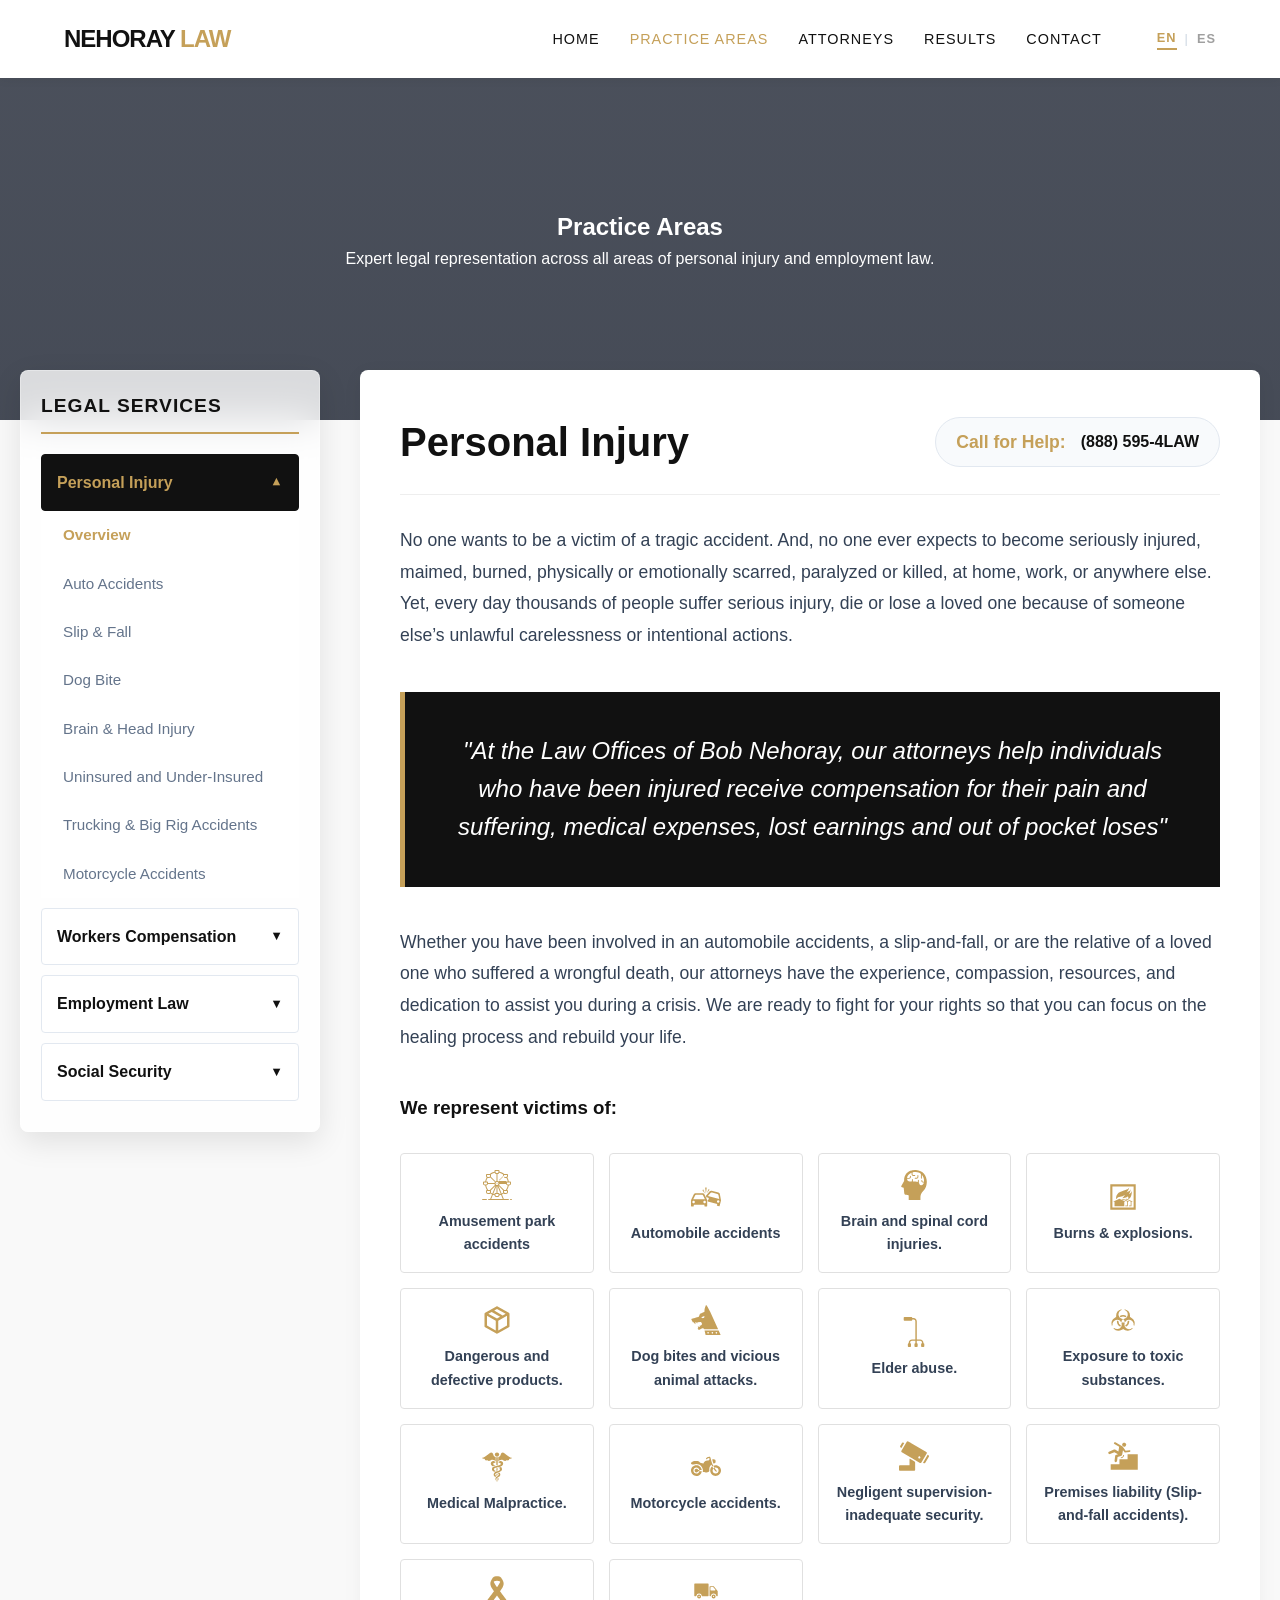
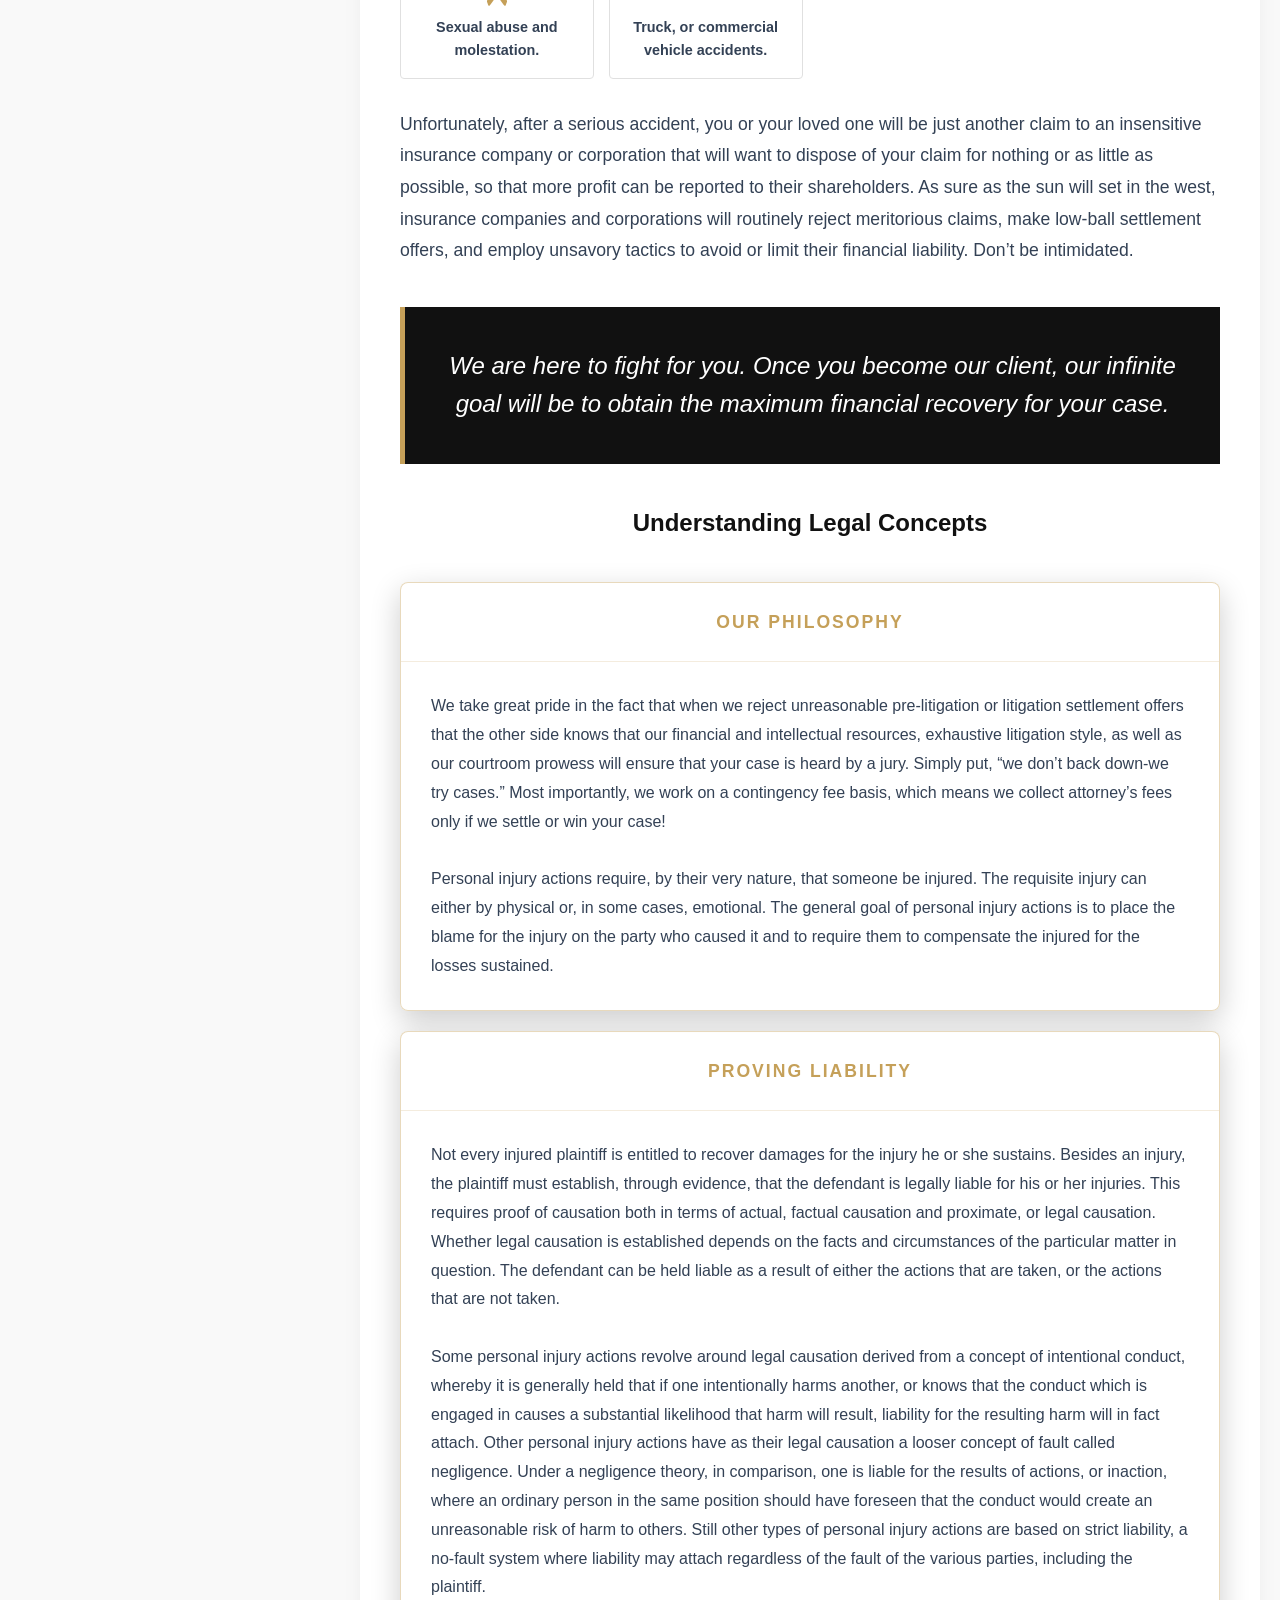
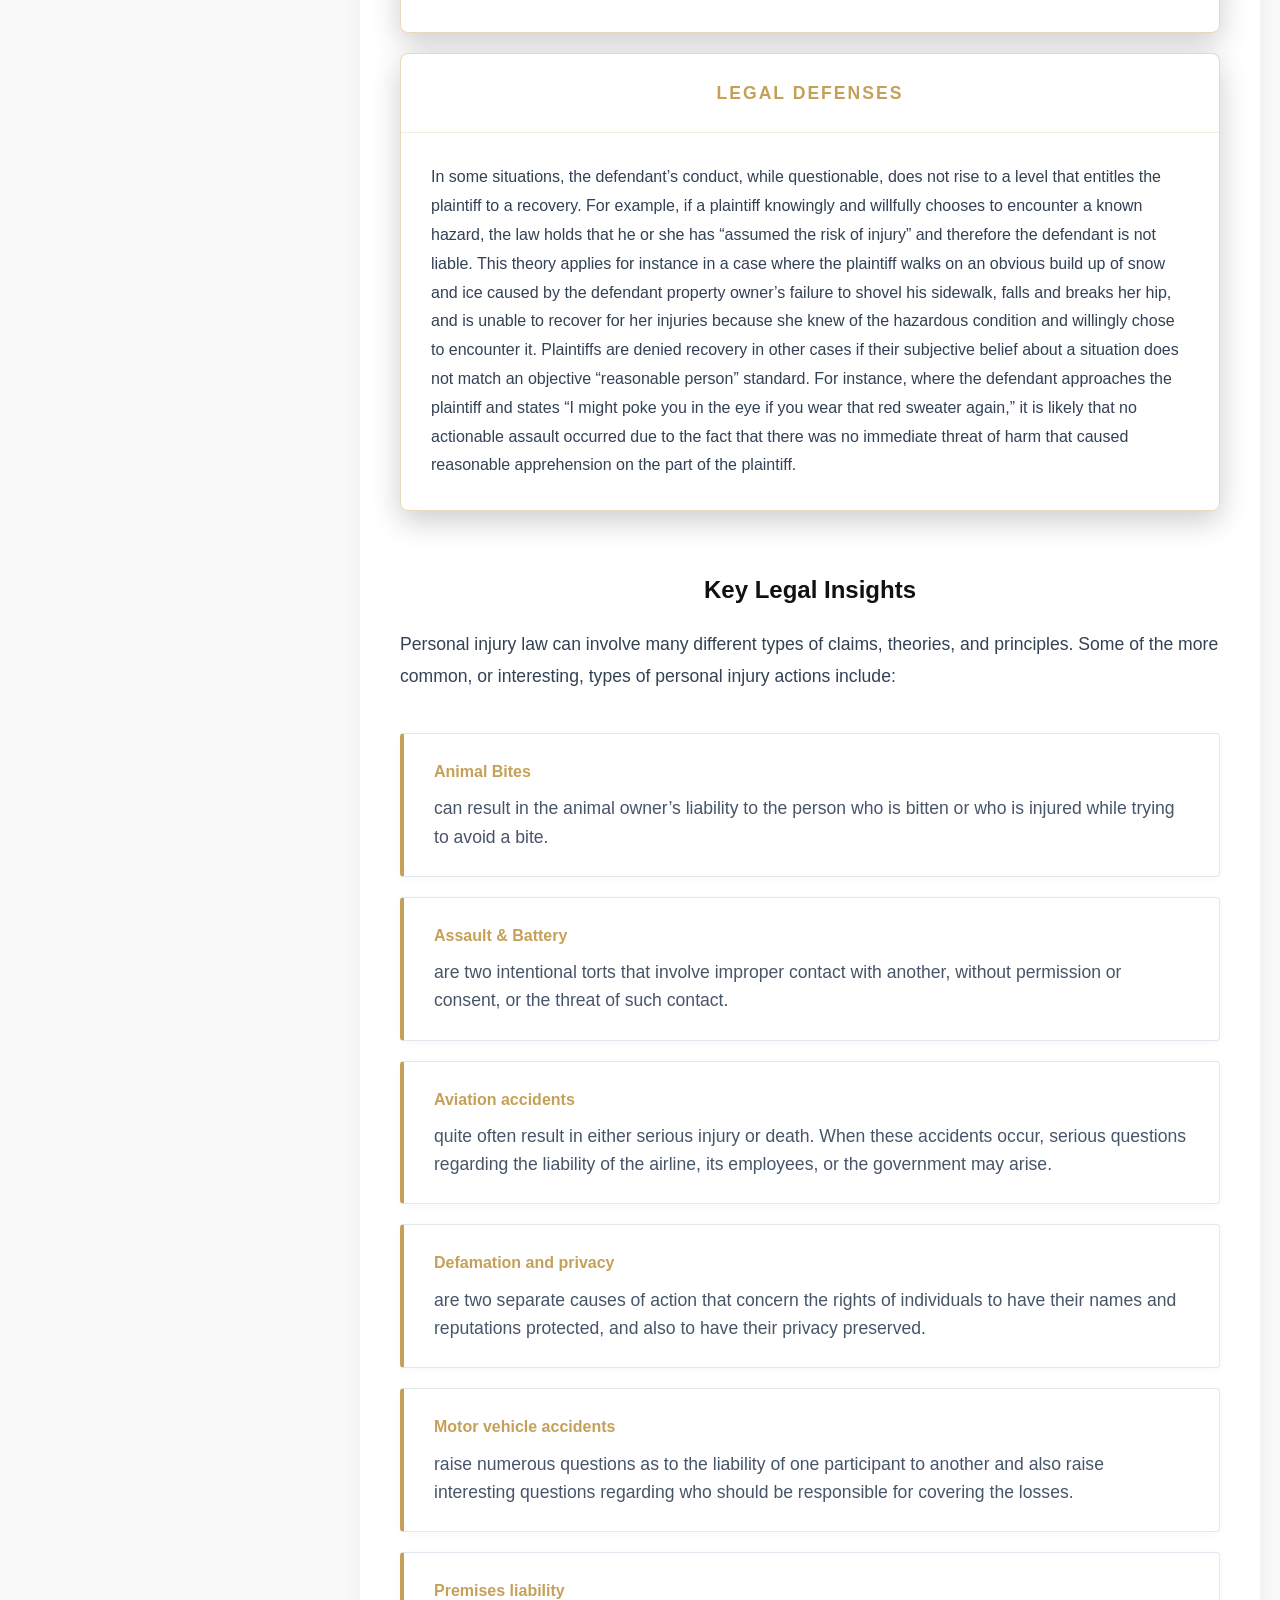
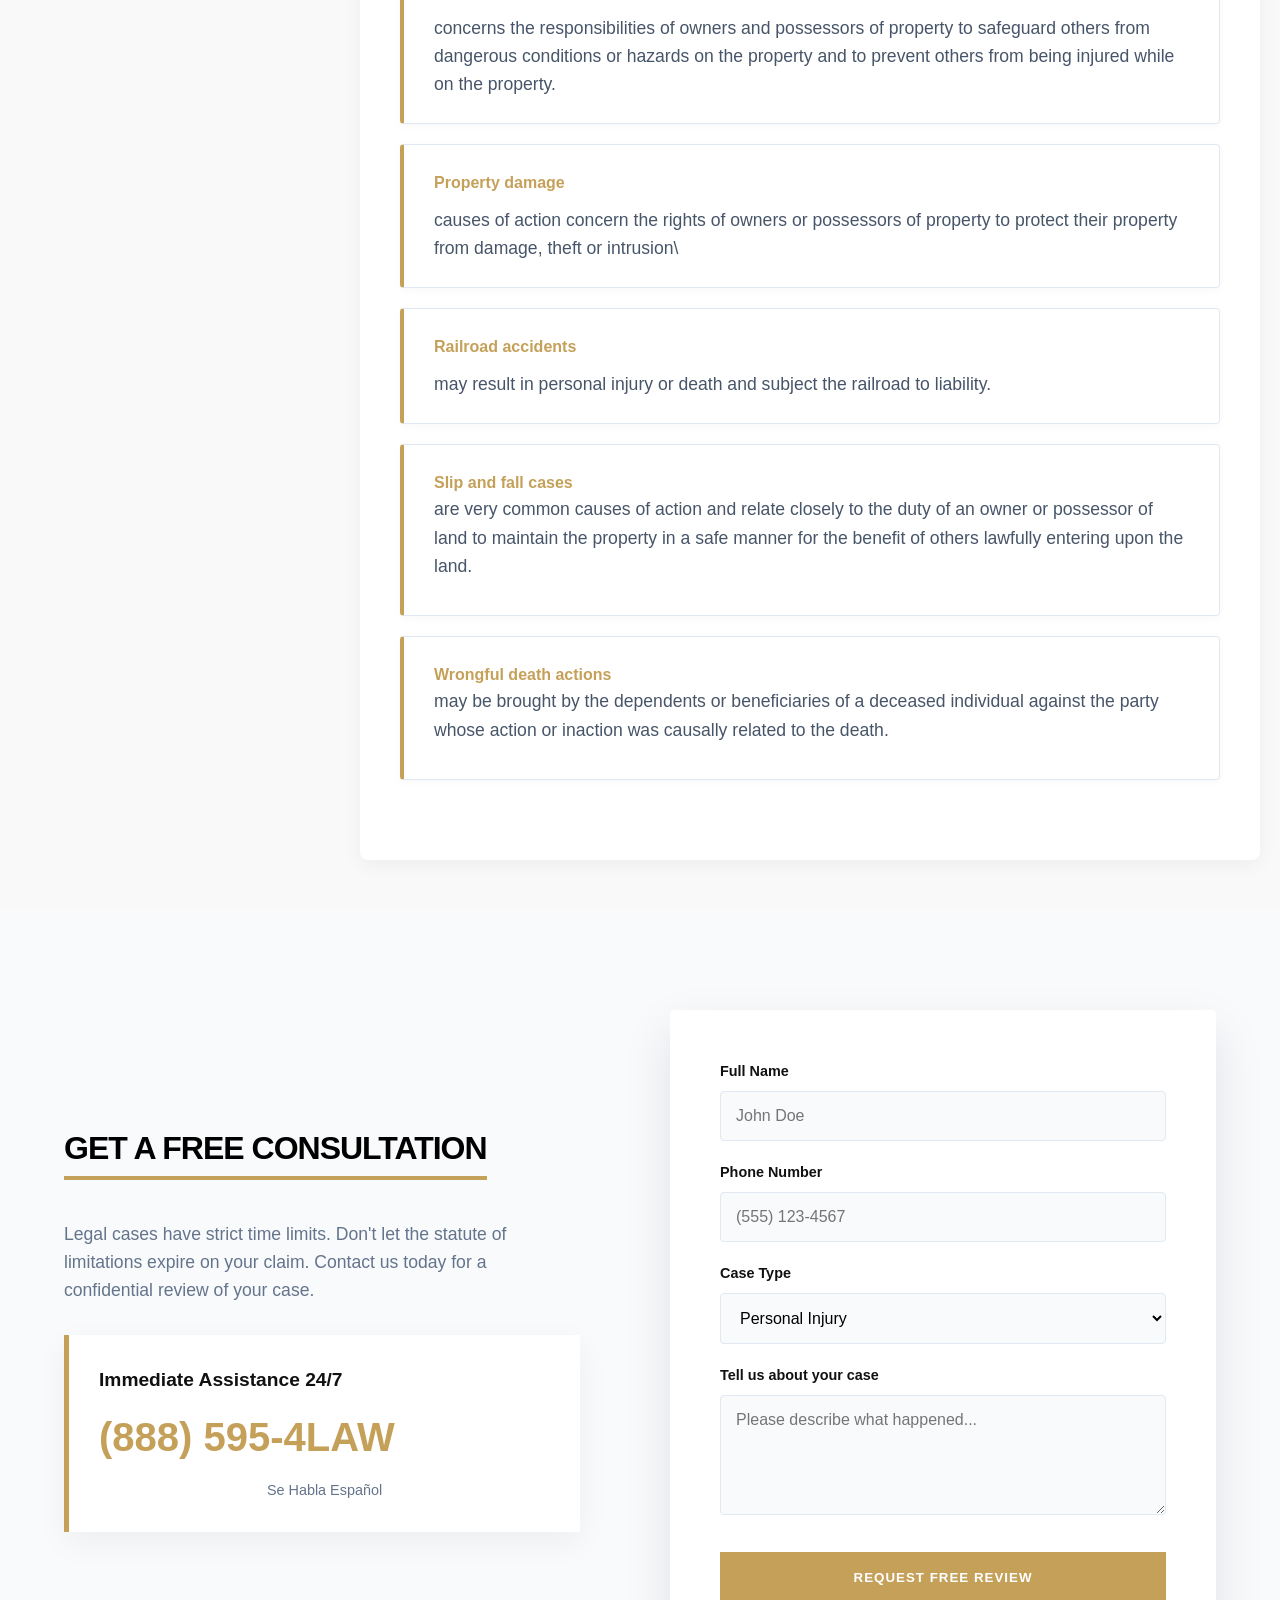
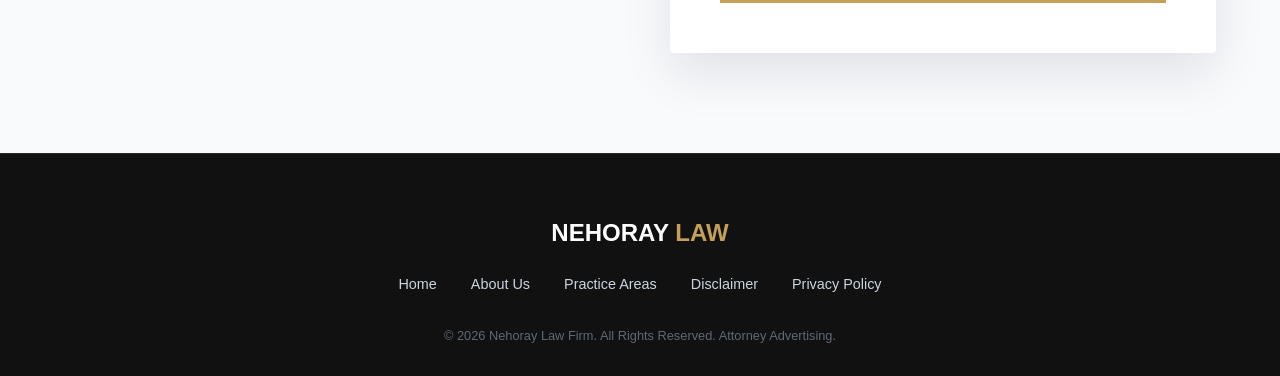
==== index.html @ 3644f510 "Add files via upload" ====
<!DOCTYPE html>
<html lang="en">

<head>
    <meta charset="UTF-8">
    <meta name="viewport" content="width=device-width, initial-scale=1.0">
    <title>Nehoray Law | Practice Areas</title>
    <link rel="stylesheet" href="assets/css/style.css">
    <style>
        /* Estilos para el estado de carga y transición */
        #dynamic-content {
            transition: opacity 0.3s ease;
            min-height: 300px;
        }

        .accordion-link.active-link {
            font-weight: bold;
            color: var(--accent, #c5a059);
            /* Usa tu color dorado */
        }
    </style>
</head>

<body>

    <nav>
        <div class="logo">NEHORAY <span>LAW</span></div>
        <div class="nav-links">
            <a href="page-demo-speed.html">Home</a>
            <a href="index.html" class="active" style="color: var(--accent);">Practice Areas</a>
            <a href="#">Attorneys</a>
            <a href="#">Results</a>
            <a href="#contact">Contact</a>
            <div class="lang-switch">
                <span class="lang-opt active">EN</span>
                <span class="lang-divider">|</span>
                <span class="lang-opt">ES</span>
            </div>
        </div>
        <div class="mobile-menu">☰</div>
    </nav>

    <section class="page-hero">
        <div class="hero-content">
            <h1>Practice Areas</h1>
            <p>Expert legal representation across all areas of personal injury and employment law.</p>
        </div>
    </section>

    <div class="practice-container">

        <aside class="practice-sidebar">
            <h3 class="sidebar-title">Legal Services</h3>

            <div class="accordion-menu">

                <div class="accordion-item">
                    <div class="accordion-header active" data-target="personal-injury">
                        <span>Personal Injury</span>
                        <span class="accordion-icon">▼</span>
                    </div>
                    <div class="accordion-content" style="max-height: 500px;">
                        <a href="#" class="accordion-link" data-content="personal-injury">Overview</a>
                        <a href="#" class="accordion-link" data-content="auto-accidents">Auto Accidents</a>
                        <a href="#" class="accordion-link" data-content="slip-fall">Slip & Fall</a>
                        <a href="#" class="accordion-link" data-content="dog-bite">Dog Bite</a>
                        <a href="#" class="accordion-link" data-content="brain-injury">Brain & Head Injury</a>
                        <a href="#" class="accordion-link" data-content="uninsured-insured">Uninsured and
                            Under-Insured</a>
                        <a href="#" class="accordion-link" data-content="trucking">Trucking & Big Rig Accidents</a>
                        <a href="#" class="accordion-link" data-content="motorcycle">Motorcycle Accidents</a>
                    </div>
                </div>

                <div class="accordion-item">
                    <div class="accordion-header" data-target="workers-comp">
                        <span>Workers Compensation</span>
                        <span class="accordion-icon">▼</span>
                    </div>
                    <div class="accordion-content">
                        <a href="#" class="accordion-link" data-content="workers-compensation">Overview</a>
                        <a href="#" class="accordion-link" data-content="benefits-overview">Benefits Overview</a>
                        <a href="#" class="accordion-link" data-content="survivor">Survivor Benefits</a>
                        <a href="#" class="accordion-link" data-content="wages">Loss of Wages</a>
                        <a href="#" class="accordion-link" data-content="voc-rehab">Vocational Rehabilitation</a>
                    </div>
                </div>

                <div class="accordion-item">
                    <div class="accordion-header" data-target="employment">
                        <span>Employment Law</span>
                        <span class="accordion-icon">▼</span>
                    </div>
                    <div class="accordion-content">
                        <a href="#" class="accordion-link" data-content="employment-law">Overview</a>
                        <a href="#" class="accordion-link" data-content="wrongful-termination">Wrongful Termination</a>
                        <a href="#" class="accordion-link" data-content="discrimination">Discrimination</a>
                        <a href="#" class="accordion-link" data-content="harassment">Sexual Harassment</a>
                        <a href="#" class="accordion-link" data-content="employment-faq">Employment Law FAQs</a>
                        <a href="#" class="accordion-link" data-content="employment-overview">Employee Overview</a>
                    </div>
                </div>

                <div class="accordion-item">
                    <div class="accordion-header" data-target="ssdi">
                        <span>Social Security</span>
                        <span class="accordion-icon">▼</span>
                    </div>
                    <div class="accordion-content">
                        <a href="#" class="accordion-link" data-content="ssdi">SSDI Overview</a>
                    </div>
                </div>

            </div>
        </aside>

        <main id="dynamic-content">
            <div style="text-align:center; padding: 50px;">
                <p>Loading content...</p>
            </div>
        </main>

    </div>

    <section id="contact" class="contact-section">

        <div class="contact-info">
            <h2 class="section-title">Get a Free Consultation</h2>
            <p class="section-subtitle" style="margin-bottom: 30px;">
                Legal cases have strict time limits. Don't let the statute of limitations expire on your claim. Contact
                us today for a confidential review of your case.
            </p>

            <div class="urgent-call">
                <h4>Immediate Assistance 24/7</h4>
                <a href="tel:888-555-0123" class="phone-display">(888) 595-4LAW</a>
                <p style="margin-top: 10px; font-size: 0.9rem; color: #64748b; text-align: center;">Se Habla Español</p>
            </div>
        </div>

        <div class="contact-form-wrapper">
            <form>
                <div class="form-group">
                    <label class="form-label">Full Name</label>
                    <input type="text" class="form-input" placeholder="John Doe">
                </div>

                <div class="form-group">
                    <label class="form-label">Phone Number</label>
                    <input type="tel" class="form-input" placeholder="(555) 123-4567">
                </div>

                <div class="form-group">
                    <label class="form-label">Case Type</label>
                    <select class="form-input">
                        <option>Personal Injury</option>
                        <option>Employment Law</option>
                        <option>Workers Compensation</option>
                        <option>Other</option>
                    </select>
                </div>

                <div class="form-group">
                    <label class="form-label">Tell us about your case</label>
                    <textarea class="form-textarea" placeholder="Please describe what happened..."></textarea>
                </div>

                <button type="submit" class="submit-btn">Request Free Review</button>
            </form>
        </div>

    </section>

    <footer class="site-footer">
        <div class="footer-logo">NEHORAY <span style="color: var(--accent);">LAW</span></div>
        <div class="footer-links">
            <a href="page-demo-speed.html">Home</a>
            <a href="#">About Us</a>
            <a href="index.html">Practice Areas</a>
            <a href="#">Disclaimer</a>
            <a href="#">Privacy Policy</a>
        </div>
        <p>&copy; 2026 Nehoray Law Firm. All Rights Reserved. Attorney Advertising.</p>
    </footer>

    <script>
        document.addEventListener("DOMContentLoaded", function () {

            // 1. Elementos
            const links = document.querySelectorAll('.accordion-link');
            const contentArea = document.getElementById('dynamic-content');

            // 2. Función "Cerebro" que carga los archivos HTML
            async function loadContent(pageName) {
                // Efecto visual: baja la opacidad mientras carga
                contentArea.style.opacity = '0.5';

                try {
                    // Intenta buscar el archivo en la carpeta 'content'
                    const response = await fetch(`content/${pageName}.html`);

                    if (!response.ok) {
                        throw new Error(`Error: Archivo content/${pageName}.html no encontrado.`);
                    }

                    // Extrae el texto HTML y lo pega
                    const html = await response.text();
                    contentArea.innerHTML = html;

                    // Actualiza la clase "active" (negrita/color)
                    links.forEach(l => l.classList.remove('active-link'));
                    const activeLink = document.querySelector(`.accordion-link[data-content="${pageName}"]`);
                    if (activeLink) activeLink.classList.add('active-link');

                } catch (error) {
                    // Mensaje de error bonito si falta el archivo
                    contentArea.innerHTML = `
                        <div style="text-align:center; padding:50px; border: 2px dashed #ccc;">
                            <h3 style="color: #d9534f;">Content Not Found</h3>
                            <p>Please create the file: <strong>content/${pageName}.html</strong></p>
                            <p style="font-size:0.8rem; color:#666;">${error.message}</p>
                        </div>
                    `;
                } finally {
                    // Restaura la opacidad
                    contentArea.style.opacity = '1';
                }
            }

            // 3. Asignar el evento CLICK a cada enlace
            links.forEach(link => {
                link.addEventListener('click', function (e) {
                    e.preventDefault(); // Evita que la página salte
                    const page = this.getAttribute('data-content'); // Lee el nombre (ej: auto-accidents)
                    loadContent(page);
                });
            });

            // 4. Cargar la primera página automáticamente al entrar
            // Asegúrate de crear content/personal-injury.html
            loadContent('personal-injury');
        });
    </script>
</body>

</html>
---- assets/css/style.css ----
/* =========================================
   ESTILOS UNIVERSALES (Extracted from page-demo-speed.php)
   ========================================= */

/* RESET & BASE */
.section-title {
    font-family: 'Helvetica Neue', Helvetica, Arial, sans-serif;
    font-size: 3rem;
    font-weight: 800;
    text-transform: uppercase;
    letter-spacing: -1px;
    line-height: 1.1;
    margin-bottom: 20px;
    text-align: center;
    color: var(--primary);
    max-width: 900px;
    margin-left: auto;
    margin-right: auto;
}

.section-subtitle {
    font-family: 'Helvetica Neue', Helvetica, Arial, sans-serif;
    font-size: 1.125rem;
    font-weight: 400;
    color: #64748b;
    text-align: center;
    line-height: 1.6;
    max-width: 700px;
    margin: 0 auto 60px;
}

.section-title.light-mode {
    color: #ffffff;
}

.section-subtitle.light-mode {
    color: #cbd5e1;
}

@media (max-width: 768px) {
    .section-title {
        font-size: 2.2rem;
    }

    .section-subtitle {
        font-size: 1rem;
        padding: 0 20px;
    }
}

* {
    margin: 0;
    padding: 0;
    box-sizing: border-box;
}

body {
    font-family: 'Helvetica Neue', Helvetica, Arial, sans-serif;
    color: #333;
    line-height: 1.6;
    background: #f9f9f9;
}

:root {
    --primary: #111111;
    --accent: #c5a059;
    --text: #334155;
    --white: #ffffff;
}

/* NAVIGATION */
nav {
    display: flex;
    justify-content: space-between;
    align-items: center;
    padding: 20px 5%;
    background: var(--white);
    box-shadow: 0 2px 10px rgba(0, 0, 0, 0.05);
    position: fixed;
    width: 100%;
    top: 0;
    z-index: 1000;
}

.logo {
    font-size: 1.5rem;
    font-weight: 800;
    color: var(--primary);
    text-transform: uppercase;
    letter-spacing: -1px;
}

.logo span {
    color: var(--accent);
}

.nav-links {
    display: flex;
    gap: 30px;
}

.nav-links a {
    text-decoration: none;
    color: var(--primary);
    font-weight: 500;
    font-size: 0.9rem;
    text-transform: uppercase;
    letter-spacing: 1px;
    transition: color 0.3s;
}

.nav-links a:hover {
    color: var(--accent);
}

.mobile-menu {
    display: none;
    font-size: 1.5rem;
    cursor: pointer;
}

/* HERO SECTION (Original) */
.hero {
    height: 85vh;
    background: linear-gradient(rgba(0, 0, 0, 0.8), rgba(0, 0, 0, 0.8)), url('https://images.unsplash.com/photo-1486406146926-c627a92ad1ab?ixlib=rb-4.0.3&auto=format&fit=crop&w=2400&q=80') no-repeat center center/cover;
    background-size: cover;
    background-position: center;
    display: flex;
    align-items: center;
    justify-content: center;
    text-align: center;
    color: var(--white);
    padding: 0 20px;
    margin-top: 60px;
}

.hero-content {
    max-width: 800px;
    animation: fadeIn 1.5s ease;
}

.hero h1 {
    font-size: 4rem;
    margin-bottom: 1rem;
    line-height: 1.1;
    font-weight: 700;
    letter-spacing: -2px;
}

.hero p {
    font-size: 1.25rem;
    margin-bottom: 2rem;
    color: #cbd5e1;
    font-weight: 300;
}

.btn {
    display: inline-block;
    padding: 15px 40px;
    background: var(--accent);
    color: var(--white);
    text-decoration: none;
    font-weight: 700;
    text-transform: uppercase;
    letter-spacing: 1px;
    border-radius: 2px;
    transition: all 0.3s ease;
    border: 2px solid var(--accent);
}

.btn:hover {
    background: transparent;
    color: var(--accent);
}

/* FOOTER */
footer {
    background: var(--primary);
    color: var(--white);
    text-align: center;
    padding: 40px 20px;
}

footer p {
    font-size: 0.8rem;
    opacity: 0.6;
}

.site-footer {
    background: var(--primary);
    color: #94a3b8;
    padding: 60px 5% 30px;
    font-size: 0.9rem;
    text-align: center;
    border-top: 1px solid rgba(255, 255, 255, 0.1);
}

.footer-logo {
    font-size: 1.5rem;
    font-weight: 800;
    color: white;
    margin-bottom: 20px;
    display: inline-block;
}

.footer-links {
    margin-bottom: 30px;
}

.footer-links a {
    color: #cbd5e1;
    text-decoration: none;
    margin: 0 15px;
    transition: color 0.3s;
}

.footer-links a:hover {
    color: var(--accent);
}

@media (max-width: 768px) {
    .hero h1 {
        font-size: 2.5rem;
    }

    .nav-links {
        display: none;
    }

    .mobile-menu {
        display: block;
        color: var(--primary);
    }
}

@keyframes fadeIn {
    from {
        opacity: 0;
        transform: translateY(20px);
    }

    to {
        opacity: 1;
        transform: translateY(0);
    }
}

/* =========================================
   NEW STYLES FOR PRACTICE AREAS VIEW
   ========================================= */

/* Hero for Practice Areas (Smaller) */
.page-hero {
    height: 40vh;
    background: linear-gradient(rgba(17, 24, 39, 0.75), rgba(17, 24, 39, 0.8)), url('https://images.unsplash.com/photo-1505664194779-8beaceb93744?ixlib=rb-4.0.3&auto=format&fit=crop&w=2400&q=80');
    background-size: cover;
    background-position: center;
    background-attachment: fixed;
    /* Parallax effect for premium feel */
    display: flex;
    align-items: center;
    justify-content: center;
    text-align: center;
    color: white;
    margin-top: 60px;
}

/* Layout Container */
.practice-container {
    display: grid;
    grid-template-columns: 300px 1fr;
    gap: 40px;
    max-width: 1400px;
    margin: -50px auto 50px;
    /* Overlap hero */
    padding: 0 20px;
    position: relative;
    z-index: 10;
}

/* Left Sidebar (Glassmorphism Accordion) */
.practice-sidebar {
    background: rgba(255, 255, 255, 0.8);
    backdrop-filter: blur(20px);
    -webkit-backdrop-filter: blur(20px);
    border: 1px solid rgba(255, 255, 255, 0.3);
    border-radius: 8px;
    box-shadow: 0 10px 30px rgba(0, 0, 0, 0.1);
    padding: 20px;
    height: fit-content;
    position: sticky;
    top: 100px;
}

.sidebar-title {
    font-size: 1.2rem;
    font-weight: 800;
    color: var(--primary);
    margin-bottom: 20px;
    padding-bottom: 10px;
    border-bottom: 2px solid var(--accent);
    text-transform: uppercase;
    letter-spacing: 1px;
}

/* Accordion Styles */
.accordion-item {
    margin-bottom: 10px;
}

.accordion-header {
    width: 100%;
    text-align: left;
    background: white;
    border: 1px solid #e2e8f0;
    padding: 15px;
    font-weight: 700;
    color: var(--primary);
    cursor: pointer;
    display: flex;
    justify-content: space-between;
    align-items: center;
    transition: all 0.3s ease;
    border-radius: 4px;
}

.accordion-header:hover,
.accordion-header.active {
    background: var(--primary);
    color: var(--accent);
    border-color: var(--primary);
}

.accordion-icon {
    font-size: 0.8rem;
    transition: transform 0.3s;
}

.accordion-header.active .accordion-icon {
    transform: rotate(180deg);
}

.accordion-content {
    max-height: 0;
    overflow: hidden;
    transition: max-height 0.4s ease-out;
    background: rgba(255, 255, 255, 0.5);
}

.accordion-link {
    display: block;
    padding: 12px 20px;
    text-decoration: none;
    color: #64748b;
    font-size: 0.95rem;
    border-left: 2px solid transparent;
    transition: all 0.2s;
}

.accordion-link:hover,
.accordion-link.active {
    color: var(--primary);
    border-left-color: var(--accent);
    background: rgba(197, 160, 89, 0.1);
    font-weight: 600;
}

/* Right Content Area */
#dynamic-content {
    min-height: 500px;
    background: white;
    padding: 40px;
    border-radius: 8px;
    box-shadow: 0 5px 20px rgba(0, 0, 0, 0.05);
    animation: fadeIn 0.5s ease;
}

/* Dynamic Content Typography */
.content-header {
    display: flex;
    justify-content: space-between;
    align-items: center;
    margin-bottom: 30px;
    border-bottom: 1px solid #eee;
    padding-bottom: 20px;
}

.content-title {
    font-size: 2.5rem;
    color: var(--primary);
    font-weight: 800;
}

.call-cta {
    display: flex;
    align-items: center;
    gap: 15px;
    background: #f8fafc;
    padding: 10px 20px;
    border-radius: 50px;
    border: 1px solid #e2e8f0;
}

.call-cta span {
    font-weight: 700;
    color: var(--accent);
    font-size: 1.1rem;
}

/* Feature Grid for Content (Accident Types) */
.practice-grid {
    display: grid;
    grid-template-columns: repeat(auto-fill, minmax(160px, 1fr));
    gap: 15px;
    margin: 30px 0;
}

.practice-card {
    background: #fff;
    border: 1px solid #e2e8f0;
    padding: 15px;
    text-align: center;
    border-radius: 4px;
    transition: all 0.3s;
}

.practice-card h4 {
    font-size: 0.9rem;
    margin: 5px 0 0 0;
    color: #334155;
    font-weight: 700;
}

.practice-card:hover {
    transform: translateY(-3px);
    border-color: var(--accent);
    box-shadow: 0 5px 15px rgba(0, 0, 0, 0.05);
}

.practice-icon {
    width: 30px;
    height: 30px;
    fill: var(--accent);
    margin-bottom: 5px;
}

.pull-quote {
    background: var(--primary);
    color: white;
    padding: 40px;
    font-size: 1.5rem;
    font-weight: 300;
    text-align: center;
    border-left: 5px solid var(--accent);
    margin: 40px 0;
    font-style: italic;
}

.legal-text {
    font-size: 1rem;
    color: #475569;
    line-height: 1.8;
    margin-bottom: 20px;
}

/* Collapsible Legal Details */
.legal-details summary {
    cursor: pointer;
    font-weight: 700;
    color: var(--accent);
    padding: 15px;
    background: #f8fafc;
    border-radius: 4px;
    margin-top: 20px;
    list-style: none;
    /* Remove default arrow */
    display: flex;
    justify-content: space-between;
    align-items: center;
}

.legal-details summary::after {
    content: '+';
    font-size: 1.5rem;
}

.legal-details[open] summary::after {
    content: '-';
}

.legal-details p {
    padding: 20px;
    background: #fff;
    border: 1px solid #f8fafc;
}

/* Responsive */
@media (max-width: 900px) {
    .practice-container {
        grid-template-columns: 1fr;
        margin-top: 0;
    }

    .practice-sidebar {
        position: relative;
        top: 0;
        margin-bottom: 30px;
    }
}

/* =========================================
   CONTACT SECTION STYLES (Restored)
   ========================================= */
.contact-section {
    padding: 100px 5%;
    background: #f8fafc;
    display: grid;
    grid-template-columns: 1fr 1fr;
    gap: 60px;
    align-items: center;
}

.contact-info {
    padding-right: 30px;
}

.contact-info h2 {
    text-align: left;
    margin-left: 0;
}

.contact-info p {
    text-align: left;
    margin-left: 0;
    font-size: 1.1rem;
}

.urgent-call {
    margin-top: 30px;
    padding: 30px;
    background: #fff;
    border-left: 5px solid var(--accent);
    box-shadow: 0 10px 30px rgba(0, 0, 0, 0.05);
}

.urgent-call h4 {
    color: var(--primary);
    font-size: 1.2rem;
    margin-bottom: 5px;
}

.phone-display {
    font-size: 2.5rem;
    font-weight: 800;
    color: var(--accent);
    text-decoration: none;
    display: block;
    margin-top: 10px;
}

/* FORM STYLES */
.contact-form-wrapper {
    background: #fff;
    padding: 50px;
    border-radius: 4px;
    box-shadow: 0 20px 50px rgba(15, 23, 42, 0.1);
}

.form-group {
    margin-bottom: 20px;
}

.form-label {
    display: block;
    margin-bottom: 8px;
    color: var(--primary);
    font-weight: 700;
    font-size: 0.9rem;
}

.form-input,
.form-textarea {
    width: 100%;
    padding: 15px;
    border: 1px solid #e2e8f0;
    border-radius: 4px;
    font-family: inherit;
    font-size: 1rem;
    transition: all 0.3s ease;
    background: #f8fafc;
}

.form-input:focus,
.form-textarea:focus {
    outline: none;
    border-color: var(--accent);
    background: #fff;
    box-shadow: 0 0 0 3px rgba(197, 160, 89, 0.1);
}

.form-textarea {
    resize: vertical;
    height: 120px;
}

.submit-btn {
    width: 100%;
    padding: 18px;
    background: var(--accent);
    color: white;
    border: none;
    font-weight: 800;
    text-transform: uppercase;
    letter-spacing: 1px;
    cursor: pointer;
    transition: background 0.3s;
    margin-top: 10px;
}

.submit-btn:hover {
    background: #b08d4b;
}

/* Responsive Contact */
@media (max-width: 900px) {
    .contact-section {
        grid-template-columns: 1fr;
        padding: 60px 20px;
    }

    .contact-info {
        padding-right: 0;
        text-align: center;
        margin-bottom: 40px;
    }

    .contact-info h2,
    .contact-info p {
        text-align: center;
        margin-left: auto;
        margin-right: auto;
    }

    .urgent-call {
        text-align: center;
    }

    .contact-form-wrapper {
        padding: 30px 20px;
    }
}

/* =========================================
   COOKIE BANNER (Restored)
   ========================================= */
.cookie-consent-banner {
    position: fixed;
    bottom: 30px;
    left: 30px;
    width: 320px;
    background-color: #111111;
    padding: 25px;
    z-index: 9999;
    box-shadow: 0 10px 40px rgba(0, 0, 0, 0.5);
    border: 1px solid rgba(255, 255, 255, 0.1);
    border-left: 4px solid var(--accent);
    display: none;
    animation: slideUp 0.5s ease-out;
}

.cookie-title {
    color: #fff;
    font-weight: 700;
    margin-bottom: 10px;
    font-size: 1rem;
}

.cookie-text {
    color: #94a3b8;
    font-size: 0.85rem;
    line-height: 1.5;
    margin-bottom: 20px;
}

.cookie-btn {
    background-color: var(--accent);
    color: #fff;
    border: none;
    padding: 10px 20px;
    font-size: 0.8rem;
    font-weight: 700;
    text-transform: uppercase;
    cursor: pointer;
    width: 100%;
    transition: background 0.3s;
}

.cookie-btn:hover {
    background-color: #b08d4b;
}

@keyframes slideUp {
    from {
        transform: translateY(100px);
        opacity: 0;
    }

    to {
        transform: translateY(0);
        opacity: 1;
    }
}

@media (max-width: 768px) {
    .cookie-consent-banner {
        left: 0;
        bottom: 0;
        width: 100%;
        border-left: none;
        border-top: 4px solid var(--accent);
    }
}

/* =========================================
   LANGUAGE SWITCHER (Restored)
   ========================================= */
.lang-switch {
    display: inline-flex;
    align-items: center;
    margin-left: 25px;
    font-size: 0.8rem;
    font-weight: 800;
    letter-spacing: 1px;
    user-select: none;
}

.lang-opt {
    cursor: pointer;
    color: var(--primary);
    opacity: 0.4;
    transition: all 0.3s ease;
    text-decoration: none;
}

.lang-opt:hover,
.lang-opt.active {
    opacity: 1;
    color: var(--accent);
}

.lang-opt.active {
    border-bottom: 2px solid var(--accent);
}

.lang-divider {
    color: #cbd5e1;
    margin: 0 8px;
    font-weight: 300;
}

@media (max-width: 768px) {
    .lang-switch {
        display: none;
    }
}

/* =========================================
   LEGAL CONCEPT CARDS (New)
   ========================================= */
.legal-concept-grid {
    display: layout;
    grid-template-columns: repeat(auto-fit, minmax(280px, 1fr));
    gap: 25px;
    margin: 40px 0;
}

.legal-card {
    background: rgba(255, 255, 255, 0.9);
    backdrop-filter: blur(10px);
    -webkit-backdrop-filter: blur(10px);
    border: 1px solid rgba(197, 160, 89, 0.4);
    border-radius: 8px;
    /* More standard premium look */
    overflow: hidden;
    box-shadow: 0 10px 30px rgba(0, 0, 0, 0.2);
    transition: transform 0.3s ease, box-shadow 0.3s ease, border-color 0.3s ease;
    display: flex;
    flex-direction: column;
    margin-bottom: 20px;
}

.legal-card:hover {
    transform: translateY(-5px);
    box-shadow: 0 15px 35px rgba(0, 0, 0, 0.3);
    border-color: var(--accent);
    background: #ffffff;
}

.legal-card-header {
    padding: 25px 30px;
    font-weight: 800;
    text-align: center;
    text-transform: uppercase;
    font-size: 1.1rem;
    letter-spacing: 2px;
    color: var(--accent);
    background: transparent;
    border-bottom: 1px solid rgba(197, 160, 89, 0.2);
    text-shadow: none;
}

/* Remove generic colors */
.legal-card-header.red,
.legal-card-header.green,
.legal-card-header.blue {
    background: transparent;
}

.legal-card-body {
    padding: 30px;
    font-size: 1rem;
    color: #334155;
    /* Slate Gray */
    line-height: 1.8;
    flex-grow: 1;
    font-weight: 400;
}

.highlight-intro {
    background: #fff;
    padding: 30px;
    border-left: 4px solid var(--accent);
    background: #fdfbf7;
    /* Slight cream for warmth */
    margin-bottom: 30px;
    font-size: 1.05rem;
    line-height: 1.8;
    color: #334155;
}

.emphasis-text {
    font-weight: 700;
    color: var(--primary);
    font-size: 1.2rem;
    display: block;
    margin-top: 15px;
    text-align: center;
}

.practice-area-grid {
    display: grid;
    grid-template-columns: repeat(auto-fit, minmax(300px, 1fr));
    /* Responsive automático */
    gap: 2rem;
    padding: 4rem 2rem;
}

.practice-card {
    background: #fff;
    /* O negro si sigues con el tema oscuro */
    padding: 1rem;
    border: 1px solid #e0e0e0;
    transition: all 0.3s ease;
    position: relative;
    overflow: hidden;
    display: flex;
    flex-direction: column;
    align-items: center;
    justify-content: center;
    text-align: center;
}

.practice-card h3 {
    margin-top: 1rem;
    font-size: 1.2rem;
    text-transform: uppercase;
    letter-spacing: 1px;
    z-index: 2;
    background: #fff;
    /* Para tapar texto si es necesario */
    transition: transform 0.3s ease;
}

.practice-description {
    opacity: 0;
    /* Oculto por defecto */
    transform: translateY(20px);
    transition: all 0.3s ease;
    font-size: 0.9rem;
    color: #666;
    margin-top: 1rem;
    position: absolute;
    /* Para que aparezca sobre o bajo el título */
    bottom: 2rem;
    padding: 0 1.5rem;
}

/* LA MAGIA: El Hover */
.practice-card:hover {
    box-shadow: 0 10px 30px rgba(0, 0, 0, 0.1);
    border-color: #c5a059;
    /* Tu color dorado */
}

.practice-card:hover .icon-container {
    transform: translateY(-40px) scale(0.8);
    /* El icono sube y se encoge */
}

.practice-card:hover h3 {
    transform: translateY(-40px);
    /* El título sube */
}

.practice-card:hover .practice-description {
    opacity: 1;
    /* El texto aparece */
    transform: translateY(-20px);
    /* Sube a su posición */
}

/* =========================================
   EDITORIAL LIST (No-Hover)
   ========================================= */
.editorial-list {
    display: grid;
    grid-template-columns: 1fr;
    gap: 20px;
    margin: 40px 0;
    max-width: 900px;
    margin-left: auto;
    margin-right: auto;
}

.editorial-item {
    background: #fff;
    border: 1px solid #e2e8f0;
    border-left: 4px solid #C5A059;
    padding: 25px 30px;
    border-radius: 4px;
    box-shadow: 0 2px 10px rgba(0, 0, 0, 0.03);
}

.editorial-item p {
    margin: 0;
    font-size: 1.1rem;
    color: #475569;
    line-height: 1.6;
    font-weight: 500;
}

@media (max-width: 768px) {
    .editorial-item {
        padding: 20px;
    }
}

/* =========================================
   STATS SECTION (Auto Accidents)
   ========================================= */
.stats-section {
    padding: 20px 0;
    text-align: center;
    font-family: 'Helvetica Neue', Helvetica, Arial, sans-serif;
}

.stats-container {
    display: flex;
    justify-content: space-around;
    flex-wrap: wrap;
    max-width: 1000px;
    margin: 40px auto;
    gap: 40px;
}

.stat-item {
    display: flex;
    flex-direction: column;
    align-items: center;
}

.stat-number {
    font-size: 3.5rem;
    font-weight: 300;
    color: var(--primary);
    line-height: 1.2;
    margin-bottom: 10px;
}

.stat-label {
    font-size: 0.9rem;
    font-weight: 700;
    color: #94a3b8;
    text-transform: uppercase;
    letter-spacing: 2px;
}

.stats-text {
    max-width: 800px;
    margin: 0 auto 20px;
    font-size: 1.15rem;
    line-height: 1.8;
    color: #334155;
    text-align: left;
}

.stats-divider {
    border: 0;
    height: 1px;
    background: #e2e8f0;
    max-width: 900px;
    margin: 40px auto;
}

@media (max-width: 768px) {
    .stats-container {
        flex-direction: column;
        gap: 30px;
    }

    .stats-text {
        text-align: left;
        padding: 0 10px;
    }
}

/* =========================================
   DONT CARDS SECTION (New)
   ========================================= */
.dont-grid {
    display: grid;
    grid-template-columns: repeat(auto-fit, minmax(280px, 1fr));
    gap: 20px;
    margin-top: 20px;
    margin-bottom: 40px;
}

.dont-card {
    background: #fff;
    padding: 20px;
    border: 1px solid #e2e8f0;
    /* Consistent with other borders */
    border-radius: 4px;
    box-shadow: 0 2px 5px rgba(0, 0, 0, 0.05);
    transition: all 0.3s ease;
    text-align: center;
    font-size: 1.05rem;
    color: #334155;
    line-height: 1.5;
    display: flex;
    /* vertically align text if needed */
    align-items: center;
    justify-content: center;
    border-top: 3px solid var(--primary);
    /* Accent touch */
}

.dont-card:hover {
    transform: translateY(-3px);
    box-shadow: 0 10px 20px rgba(0, 0, 0, 0.08);
    border-color: var(--accent);
}

/* =========================================
   DO CARDS SECTION (New)
   ========================================= */
.do-grid {
    display: grid;
    grid-template-columns: repeat(auto-fit, minmax(280px, 1fr));
    gap: 20px;
    margin-top: 20px;
    margin-bottom: 40px;
}

.do-card {
    background: var(--accent);
    /* #c5a059 */
    padding: 20px;
    border: 1px solid var(--accent);
    border-radius: 4px;
    box-shadow: 0 2px 5px rgba(0, 0, 0, 0.1);
    transition: all 0.3s ease;
    text-align: center;
    font-size: 1.05rem;
    color: #fff;
    /* White text on gold background */
    line-height: 1.5;
    display: flex;
    align-items: center;
    justify-content: center;
    font-weight: 500;
}

.do-card:hover {
    background: var(--primary);
    /* Black */
    border-color: var(--primary);
    transform: translateY(-3px);
    box-shadow: 0 10px 20px rgba(0, 0, 0, 0.15);
    color: #fff;
}

.gold-text {
    color: #c5a059;
    /* Tu color dorado */
    font-weight: bold;
    /* Opcional: ponlo en negrita para que destaque más */
}

/* =========================================
   STATS SECTION (Slip-Fall)
   ========================================= */

.clean-grid-left {
    display: grid;
    grid-template-columns: repeat(3, 1fr);
    /* 3 columnas exactas */
    gap: 50px;
    /* Espacio entre columnas */
    max-width: 1200px;
    margin: 0 auto;
    padding: 60px 20px;
    background: #ffffff;
    /* FONDO BLANCO */
    font-family: 'Helvetica Neue', Helvetica, Arial, sans-serif;
    text-align: left;
    /* CAMBIO IMPORTANTE: Alinea el texto a la izquierda */
}

/* CADA COLUMNA */
.clean-col-left {
    display: flex;
    flex-direction: column;
    align-items: flex-start;
    /* CAMBIO IMPORTANTE: Alinea los elementos flexibles (la línea) a la izquierda */
}

/* LA LÍNEA DORADA */
.gold-line-left {
    width: 40px;
    height: 3px;
    background-color: #c5a059;
    /* Tu dorado */
    margin-bottom: 25px;
}

/* LOS TÍTULOS */
.clean-col-left h3 {
    color: #000000;
    /* Texto NEGRO */
    font-size: 1.1rem;
    font-weight: 700;
    text-transform: uppercase;
    letter-spacing: 1px;
    margin: 0 0 20px 0;
}

/* LOS PÁRRAFOS */
.clean-col-left p {
    color: #333333;
    /* Gris oscuro */
    font-size: 0.95rem;
    line-height: 1.8;
    margin: 0;
}

/* RESPONSIVE (Móvil) */
@media (max-width: 900px) {
    .clean-grid-left {
        grid-template-columns: 1fr;
        /* 1 sola columna en pantallas chicas */
        gap: 40px;
    }
}

/* =========================================
   STATS SECTION (Dog Bite)
   ========================================= */

/* LAYOUT GENERAL */
.dog-bite-container {
    display: flex;
    max-width: 1100px;
    margin: 0 auto;
    padding: 60px 20px;
    gap: 60px;
    /* Espacio entre columna izq y der */
    font-family: 'Helvetica Neue', Helvetica, Arial, sans-serif;
    color: #333;
}

/* COLUMNA IZQUIERDA (60%) */
.legal-narrative {
    flex: 3;
}

.section-title {
    font-size: 2rem;
    color: #000;
    margin-bottom: 40px;
    letter-spacing: -1px;
    border-bottom: 4px solid #c5a059;
    /* Línea gruesa dorada */
    padding-bottom: 10px;
    display: inline-block;
}

.text-block {
    margin-bottom: 40px;
}

.text-block h3 {
    font-size: 1.1rem;
    color: #c5a059;
    /* Títulos dorados */
    margin-bottom: 10px;
    text-transform: uppercase;
    letter-spacing: 1px;
}

.text-block p {
    line-height: 1.8;
    color: #444;
    font-size: 1rem;
    margin: 0;
}

/* COLUMNA DERECHA (40%) */
.sidebar-facts {
    flex: 2;
    display: flex;
    flex-direction: column;
    gap: 30px;
}

/* CAJA NEGRA DE ESTADÍSTICAS */
.stat-box-dark {
    background: #000;
    color: #fff;
    padding: 30px;
    text-align: center;
}

.big-number {
    font-size: 3.5rem;
    font-weight: 800;
    color: #c5a059;
    line-height: 1;
    margin-bottom: 15px;
}

.big-number .small {
    font-size: 1rem;
    color: #fff;
    font-weight: 400;
    display: block;
    /* Pone "OUT OF" en otra línea o bloque */
    margin-top: 5px;
}

.stat-desc {
    font-size: 1.1rem;
    font-style: italic;
    margin-bottom: 20px;
}

.stat-divider {
    height: 1px;
    background: #333;
    margin: 20px auto;
    width: 50%;
}

.stat-sub {
    font-size: 0.9rem;
    color: #999;
}

/* CHECKLIST DE ACCIÓN */
.action-checklist {
    background: #f4f4f4;
    /* Gris muy claro para diferenciar */
    padding: 30px;
    border-left: 4px solid #000;
}

.action-checklist h4 {
    margin-top: 0;
    text-transform: uppercase;
    font-size: 1rem;
    margin-bottom: 20px;
}

.action-checklist ul {
    padding-left: 20px;
    margin: 0;
}

.action-checklist li {
    margin-bottom: 15px;
    font-size: 0.95rem;
    line-height: 1.5;
    color: #333;
}

.cta-box {
    margin-top: 20px;
    padding-top: 20px;
    border-top: 1px solid #ccc;
    font-weight: bold;
    color: #000;
}

/* RESPONSIVE */
@media (max-width: 900px) {
    .dog-bite-container {
        flex-direction: column;
        /* Una sola columna en móvil */
    }
}

/* =========================================
   STATS SECTION (Brain injury)
   ========================================= */

/* ESTRUCTURA GENERAL */
.brain-injury-container {
    max-width: 1000px;
    margin: 0 auto;
    padding: 60px 20px;
    font-family: 'Helvetica Neue', Helvetica, Arial, sans-serif;
    color: #333;
    background: #fff;
}

/* TÍTULOS */
.med-title {
    font-size: 2rem;
    color: #000;
    margin-bottom: 20px;
    text-transform: uppercase;
    letter-spacing: 1px;
    border-left: 5px solid #c5a059;
    /* Acento dorado */
    padding-left: 20px;
}

.med-intro {
    font-size: 1.1rem;
    line-height: 1.7;
    color: #444;
    margin-bottom: 50px;
    max-width: 900px;
}

/* GRID CENTRAL (Anatomía vs Stats) */
.med-grid {
    display: grid;
    grid-template-columns: 1.5fr 1fr;
    /* La anatomía ocupa un poco más */
    gap: 30px;
    margin-bottom: 50px;
}

/* TARJETA DE ANATOMÍA (OSCURA) */
.anatomy-card {
    background: #111;
    /* Negro técnico */
    color: #ccc;
    padding: 30px;
    border-radius: 4px;
}

.card-header {
    color: #c5a059;
    font-weight: bold;
    margin-bottom: 20px;
    letter-spacing: 1px;
    border-bottom: 1px solid #333;
    padding-bottom: 10px;
}

.anatomy-card p {
    font-size: 0.95rem;
    line-height: 1.6;
    margin-bottom: 20px;
}

.hemisphere-split {
    display: flex;
    gap: 20px;
}

.hemi-box {
    background: #222;
    padding: 15px;
    flex: 1;
    font-size: 0.85rem;
}

.hemi-box strong {
    display: block;
    color: #fff;
    margin-bottom: 5px;
}

/* TARJETA DE ESTADÍSTICAS (CLARA) */
.stats-card-light {
    background: #f9f9f9;
    padding: 30px;
    border: 1px solid #eee;
    display: flex;
    flex-direction: column;
    justify-content: center;
}

.stat-big {
    font-size: 2.5rem;
    font-weight: 800;
    color: #000;
    line-height: 1;
    margin-bottom: 10px;
}

.stat-big.gold {
    color: #c5a059;
}

.stat-label {
    font-size: 0.9rem;
    color: #666;
    line-height: 1.4;
}

.stat-divider {
    height: 1px;
    background: #ddd;
    margin: 25px 0;
}

/* SECCIÓN FINAL (COLUMNAS DE TEXTO) */
.impact-section h3 {
    text-align: left;
    font-size: 1.2rem;
    color: #000;
    margin-bottom: 20px;
    text-transform: uppercase;
    font-weight: 700;
}

.impact-text-cols {
    column-count: 2;
    /* Divide el texto final en 2 columnas estilo revista */
    column-gap: 40px;
    text-align: justify;
}

.impact-text-cols p {
    margin-top: 0;
    font-size: 1rem;
    line-height: 1.7;
    color: #333;
}

/* RESPONSIVE */
@media (max-width: 800px) {
    .med-grid {
        grid-template-columns: 1fr;
        /* Una columna */
    }

    .impact-text-cols {
        column-count: 1;
        /* Una columna de texto */
    }

    .hemisphere-split {
        flex-direction: column;
    }
}

/* =========================================
   STATS SECTION (Slip-Fall)
   ========================================= */
.uninsured-container {
    max-width: 1000px;
    margin: 0 auto;
    padding: 60px 20px;
    font-family: 'Helvetica Neue', Helvetica, Arial, sans-serif;
    color: #333;
    background: #fff;
}

/* ENCABEZADO */
.section-header {
    text-align: left;
    margin-bottom: 50px;
}

.section-header h2 {
    font-size: 2rem;
    color: #000;
    margin: 0 0 15px 0;
    text-transform: uppercase;
    letter-spacing: 1px;
}

.gold-underline {
    width: 60px;
    height: 4px;
    background: #c5a059;
    margin-bottom: 25px;
}

.intro-text {
    font-size: 1.1rem;
    line-height: 1.7;
    color: #555;
    max-width: 800px;
}

/* CAJA DE ADVERTENCIA (WARNING BOX) */
.warning-box {
    background: #111;
    /* Fondo negro impactante */
    color: #ddd;
    padding: 40px;
    border-left: 6px solid #c5a059;
    /* Borde grueso dorado */
    margin-bottom: 50px;
    position: relative;
}

.warning-label {
    position: absolute;
    top: -12px;
    left: 40px;
    background: #c5a059;
    color: #000;
    font-size: 0.75rem;
    font-weight: bold;
    padding: 4px 12px;
    text-transform: uppercase;
    letter-spacing: 1px;
}

.warning-box h3 {
    color: #fff;
    font-size: 1.3rem;
    margin-top: 0;
    margin-bottom: 15px;
    text-transform: uppercase;
}

.warning-box p {
    font-size: 1rem;
    line-height: 1.7;
    margin: 0;
}

.warning-box strong {
    color: #c5a059;
    /* Resaltar "low-ball" */
}

/* GRID DE CONFLICTO */
.conflict-grid {
    display: grid;
    grid-template-columns: 1fr 1fr;
    /* Dos columnas iguales */
    gap: 60px;
}

.conflict-grid h4 {
    font-size: 1rem;
    color: #000;
    text-transform: uppercase;
    border-bottom: 1px solid #ddd;
    padding-bottom: 10px;
    margin-bottom: 20px;
    letter-spacing: 1px;
}

.risk-col p,
.solution-col p {
    font-size: 0.95rem;
    line-height: 1.7;
    color: #444;
    margin-bottom: 20px;
}

/* CAJA DE RESALTADO EN LA SOLUCIÓN */
.highlight-box {
    background: #fdfdfd;
    border: 1px solid #eee;
    border-left: 3px solid #000;
    padding: 20px;
    margin: 20px 0;
    font-style: italic;
    color: #222;
}

.highlight-box strong {
    color: #000;
    text-decoration: underline;
    text-decoration-color: #c5a059;
}

/* RESPONSIVE */
@media (max-width: 800px) {
    .conflict-grid {
        grid-template-columns: 1fr;
        /* Una columna en móvil */
        gap: 40px;
    }

    .warning-box {
        padding: 30px 20px;
    }
}

/* =========================================
   STATS SECTION (Trucking)
   ========================================= */

.trucking-container {
    max-width: 1100px;
    margin: 0 auto;
    padding: 60px 20px;
    font-family: 'Helvetica Neue', Helvetica, Arial, sans-serif;
    color: #333;
    background: #fff;
}

/* TÍTULO */
.truck-header h2 {
    font-size: 2rem;
    color: #000;
    margin: 0 0 15px 0;
    text-transform: uppercase;
    letter-spacing: 1px;
}

.gold-underline {
    width: 60px;
    height: 4px;
    background: #c5a059;
    margin-bottom: 40px;
}

/* BARRA DE IMPACTO (NEGRA) */
.impact-bar {
    background: #111;
    color: #fff;
    display: flex;
    justify-content: space-around;
    align-items: center;
    padding: 30px;
    margin-bottom: 50px;
    border-bottom: 4px solid #c5a059;
    /* Línea dorada abajo */
}

.impact-stat {
    text-align: center;
}

.stat-val {
    display: block;
    font-size: 2.5rem;
    font-weight: 800;
    line-height: 1;
    margin-bottom: 10px;
}

.warning-color {
    color: #c5a059;
    /* Dorado para el dato de mortalidad */
}

.stat-label {
    font-size: 0.9rem;
    letter-spacing: 1px;
    color: #aaa;
    text-transform: uppercase;
}

.vertical-divider {
    width: 1px;
    height: 50px;
    background: #333;
}

/* GRID PRINCIPAL */
.truck-grid {
    display: grid;
    grid-template-columns: 1.2fr 1fr;
    /* Izquierda un poco más ancha */
    gap: 50px;
}

/* COLUMNA LEGAL */
.legal-col h3 {
    font-size: 1.2rem;
    color: #000;
    margin-bottom: 20px;
    text-transform: uppercase;
}

.legal-col p {
    font-size: 1rem;
    line-height: 1.7;
    margin-bottom: 20px;
    color: #444;
}

/* TARJETA DE SEGURIDAD (DERECHA) */
.safety-card {
    background: #f9f9f9;
    border: 1px solid #eee;
    padding: 30px;
    border-left: 5px solid #000;
    /* Borde negro de advertencia */
}

.safety-header {
    display: flex;
    align-items: center;
    gap: 10px;
    margin-bottom: 15px;
    border-bottom: 1px solid #ddd;
    padding-bottom: 15px;
}

.safety-icon {
    font-size: 1.5rem;
}

.safety-header h4 {
    margin: 0;
    font-size: 1.1rem;
    text-transform: uppercase;
    color: #000;
}

.safety-intro {
    font-size: 0.9rem;
    color: #666;
    margin-bottom: 20px;
    font-style: italic;
}

/* LISTA DE ADVERTENCIA */
.warning-list {
    padding-left: 20px;
    margin: 0;
}

.warning-list li {
    margin-bottom: 12px;
    font-size: 0.95rem;
    color: #333;
    line-height: 1.5;
}

.warning-list strong {
    color: #c5a059;
    /* Resaltar lo más peligroso */
}

/* RESPONSIVE */
@media (max-width: 800px) {
    .truck-grid {
        grid-template-columns: 1fr;
    }

    .impact-bar {
        flex-direction: column;
        gap: 30px;
    }

    .vertical-divider {
        width: 50px;
        height: 1px;
    }
}


/* =========================================
   STATS SECTION (Trucking)
   ========================================= */

/* ESTRUCTURA GENERAL */
.safety-protocols-container {
    max-width: 1100px;
    margin: 0 auto;
    padding: 0 20px 60px 20px;
    /* Padding ajustado */
    font-family: 'Helvetica Neue', Helvetica, Arial, sans-serif;
    color: #333;
}

/* HEADER */
.protocol-header {
    text-align: left;
    margin-bottom: 40px;
    border-bottom: 1px solid #ddd;
    padding-bottom: 20px;
}

.protocol-header h3 {
    font-size: 1.5rem;
    color: #000;
    margin: 0 0 10px 0;
    text-transform: uppercase;
    letter-spacing: 1px;
}

.protocol-header p {
    color: #666;
    margin: 0;
    font-style: italic;
}

/* GRID DE REGLAS */
.rules-grid {
    display: grid;
    /* Crea columnas automáticas de mínimo 300px */
    grid-template-columns: repeat(auto-fill, minmax(250px, 1fr));
    gap: 30px;
    margin-bottom: 60px;
}

/* TARJETAS INDIVIDUALES */
.rule-card {
    background: #fff;
    border: 1px solid #e0e0e0;
    padding: 25px;
    transition: transform 0.3s ease;
    border-top: 3px solid #ccc;
    /* Línea gris por defecto */
}

/* Efecto sutil al pasar el mouse */
.rule-card:hover {
    border-top-color: #c5a059;
    /* Se pone dorada al hover */
    transform: translateY(-5px);
    box-shadow: 0 5px 15px rgba(0, 0, 0, 0.05);
}

.rule-number {
    display: block;
    font-family: monospace;
    font-size: 2rem;
    color: #e0e0e0;
    /* Número gris muy claro de fondo */
    font-weight: bold;
    line-height: 1;
    margin-bottom: 10px;
}

.rule-card:hover .rule-number {
    color: #c5a059;
    /* El número se ilumina al hover */
}

.rule-card h4 {
    margin: 0 0 15px 0;
    font-size: 0.95rem;
    color: #000;
    text-transform: uppercase;
    font-weight: 800;
}

.rule-card p {
    font-size: 0.9rem;
    line-height: 1.6;
    color: #555;
    margin: 0;
}

.rule-card strong {
    color: #000;
}

/* FOOTER DE IMPACTO (CIERRE OSCURO) */
.victim-impact-footer {
    background: #ffffff;
    /* Fondo Blanco */
    color: #444;
    /* Texto gris oscuro */
    padding: 50px;
    border-left: 6px solid #c5a059;
    /* Mantenemos el borde dorado lateral */
    border-top: 1px solid #eee;
    /* Una línea sutil arriba para separarlo */
    border-bottom: 1px solid #eee;
    /* Una línea sutil abajo si es necesario */
}

.impact-content h3 {
    color: #000;
    /* Título negro puro */
    font-size: 1.4rem;
    margin: 0 0 20px 0;
    text-transform: uppercase;
    letter-spacing: 1px;
    font-weight: 800;
}

.gold-divider {
    width: 50px;
    height: 3px;
    background: #c5a059;
    margin-bottom: 25px;
}

.impact-content p {
    font-size: 1.05rem;
    line-height: 1.8;
    margin: 0;
    max-width: 900px;
}

/* El texto destacado ahora es negro fuerte en lugar de blanco */
.dark-highlight {
    color: #000;
    font-weight: bold;
    text-decoration: underline;
    /* Opcional: subrayado sutil */
    text-decoration-color: rgba(197, 160, 89, 0.4);
    /* Subrayado dorado suave */
}

/* Ajuste móvil */
@media (max-width: 768px) {
    .victim-impact-footer {
        padding: 30px 20px;
    }
}

/* RESPONSIVE */
@media (max-width: 768px) {
    .rules-grid {
        grid-template-columns: 1fr;
        /* 1 columna en móvil */
    }

    .victim-impact-footer {
        padding: 30px 20px;
    }
}

/* =========================================
   STATS SECTION (Motorcycle)
   ========================================= */

/* ESTRUCTURA */
.moto-container {
    max-width: 1000px;
    margin: 0 auto;
    padding: 20px 20px;
    font-family: 'Helvetica Neue', Helvetica, Arial, sans-serif;
    color: #333;
    background: #fff;
}

/* HEADER */
.moto-header {
    margin-bottom: 50px;
}

.moto-header h2 {
    font-size: 2rem;
    color: #000;
    margin: 0 0 15px 0;
    letter-spacing: 1px;
}

.gold-line-left {
    width: 60px;
    height: 4px;
    background: #c5a059;
    margin-bottom: 20px;
}

.intro-text {
    font-size: 1.1rem;
    line-height: 1.7;
    color: #555;
    max-width: 800px;
}

/* CAJA DE EXPOSICIÓN (Highlight Box) */
.exposure-box {
    background: #111;
    /* Negro sólido */
    color: #fff;
    padding: 40px;
    display: flex;
    gap: 30px;
    align-items: flex-start;
    margin-bottom: 60px;
    border-left: 6px solid #c5a059;
}

.exposure-content h3 {
    color: #c5a059;
    /* Dorado */
    margin: 0 0 10px 0;
    text-transform: uppercase;
    font-size: 1.1rem;
    letter-spacing: 1px;
}

.exposure-content p {
    margin: 0;
    font-size: 1.05rem;
    line-height: 1.6;
    color: #ccc;
}

.exposure-content strong {
    color: #fff;
    font-weight: bold;
    border-bottom: 1px solid #444;
}

/* GRID DE RIESGOS */
.danger-grid {
    display: grid;
    grid-template-columns: 1fr 1fr;
    gap: 60px;
    margin-bottom: 50px;
    border-bottom: 1px solid #eee;
    padding-bottom: 50px;
}

.danger-col h4 {
    font-size: 1rem;
    color: #000;
    text-transform: uppercase;
    font-weight: 800;
    margin-bottom: 20px;
    border-bottom: 2px solid #eee;
    padding-bottom: 10px;
    display: inline-block;
}

.danger-col p {
    font-size: 0.95rem;
    line-height: 1.7;
    color: #444;
    margin-bottom: 20px;
}

/* NOTA DE ALERTA (CASCO) */
.alert-note {
    background: #fff9e6;
    /* Amarillo muy suave */
    border-left: 3px solid #c5a059;
    padding: 15px;
    font-size: 0.9rem;
    color: #555;
    font-style: italic;
}

/* FOOTER */
.moto-footer {
    text-align: left;
    background: #fcfcfc;
    padding: 30px;
    border: 1px solid #eee;
}

.moto-footer p {
    margin: 0 0 20px 0;
    line-height: 1.6;
    color: #444;
}

.cta-link {
    font-weight: bold;
    color: #000;
    text-transform: uppercase;
    font-size: 0.9rem;
    letter-spacing: 1px;
}

/* RESPONSIVE */
@media (max-width: 800px) {
    .exposure-box {
        flex-direction: column;
        gap: 15px;
    }

    .danger-grid {
        grid-template-columns: 1fr;
        gap: 40px;
    }
}


/* =========================================
   STATS SECTION (Worker Compensation)
   ========================================= */
/* ESTRUCTURA */
.workers-comp-container {
    max-width: 1100px;
    margin: 0 auto;
    padding: 10px 20px;
    font-family: 'Helvetica Neue', Helvetica, Arial, sans-serif;
    color: #333;
    background: #fff;
}

/* ENCABEZADO Y STATS */
.wc-header-grid {
    display: grid;
    grid-template-columns: 1.5fr 1fr;
    gap: 50px;
    margin-bottom: 60px;
    align-items: center;
}

.wc-intro h2 {
    font-size: 2rem;
    color: #000;
    margin: 0 0 20px 0;
    letter-spacing: 1px;
}

.gold-bar {
    width: 60px;
    height: 4px;
    background: #c5a059;
    margin-bottom: 20px;
}

.wc-intro p {
    font-size: 1.1rem;
    line-height: 1.7;
    color: #555;
}

/* CAJA DE ESTADÍSTICA */
.wc-stat-box {
    background: #f8f8f8;
    border-left: 5px solid #000;
    padding: 30px;
    text-align: center;
}

.big-num {
    display: block;
    font-size: 4rem;
    font-weight: 800;
    color: #c5a059;
    line-height: 1;
    margin-bottom: 10px;
}

.stat-desc {
    font-size: 1rem;
    font-weight: bold;
    color: #000;
    text-transform: uppercase;
    display: block;
    margin-bottom: 10px;
}

.stat-sub {
    font-size: 0.9rem;
    color: #777;
}

/* PROTOCOLO (2 COLUMNAS) */
.action-protocol {
    display: grid;
    grid-template-columns: 1fr 1fr;
    gap: 40px;
    margin-bottom: 60px;
}

.step-header {
    display: flex;
    align-items: center;
    gap: 15px;
    margin-bottom: 20px;
    border-bottom: 1px solid #eee;
    padding-bottom: 15px;
}

.step-num {
    font-size: 1.5rem;
    font-weight: 800;
    color: #e0e0e0;
}

.step-header h3 {
    margin: 0;
    font-size: 1.1rem;
    color: #000;
    text-transform: uppercase;
}

.protocol-step p {
    font-size: 1rem;
    line-height: 1.6;
    color: #444;
    margin-bottom: 20px;
}

/* CAJAS DE NOTAS */
.tip-box {
    background: #f0f4f8;
    /* Azul muy pálido */
    padding: 15px;
    font-size: 0.95rem;
    border-left: 3px solid #ccc;
    color: #555;
}

.warning-box {
    background: #fff5f5;
    /* Rojo muy pálido */
    padding: 15px;
    font-size: 0.95rem;
    border-left: 3px solid #000;
    /* Borde negro de advertencia */
    color: #333;
}

/* SECCIÓN "INSURANCE GAP" */
.value-gap-section {
    background: #111;
    /* Fondo oscuro para el cierre */
    color: #fff;
    padding: 50px;
    display: grid;
    grid-template-columns: 2fr 1fr;
    gap: 50px;
    align-items: center;
}

.gap-content h3 {
    color: #c5a059;
    font-size: 1.5rem;
    margin-top: 0;
    text-transform: uppercase;
}

.gap-content p {
    font-size: 1.05rem;
    line-height: 1.7;
    color: #ccc;
    margin-bottom: 20px;
}

.gap-content strong {
    color: #fff;
    font-weight: bold;
}

.gold-text {
    color: #c5a059;
    font-weight: bold;
    text-transform: uppercase;
}

/* CTA URGENTE */
.urgent-cta {
    border: 1px solid #333;
    padding: 30px;
    text-align: center;
    background: #1a1a1a;
}

.urgent-cta h4 {
    color: #fff;
    margin: 0 0 15px 0;
    font-size: 1.2rem;
    text-transform: uppercase;
}

.urgent-cta p {
    font-size: 0.95rem;
    color: #999;
    margin-bottom: 20px;
}

.benefit-arrow {
    font-size: 0.8rem;
    color: #c5a059;
    font-weight: bold;
    letter-spacing: 1px;
}

/* RESPONSIVE */
@media (max-width: 900px) {

    .wc-header-grid,
    .action-protocol,
    .value-gap-section {
        grid-template-columns: 1fr;
        gap: 30px;
    }

    .big-num {
        font-size: 3rem;
    }
}

/* =========================================
   STATS SECTION (Benefits Overview)
   ========================================= */
/* ESTRUCTURA GENERAL */
.benefits-container {
    max-width: 1100px;
    margin: 0 auto;
    padding: 60px 20px;
    font-family: 'Helvetica Neue', Helvetica, Arial, sans-serif;
    color: #333;
    background: #fff;
}

/* GRID SUPERIOR (INTRO VS ALERTA) */
.benefits-intro-grid {
    display: grid;
    grid-template-columns: 1.5fr 1fr;
    /* La intro es más ancha */
    gap: 50px;
    margin-bottom: 50px;
    align-items: start;
}

.intro-text h2 {
    font-size: 2rem;
    color: #000;
    margin: 0 0 15px 0;
    letter-spacing: 1px;
}

.gold-line-small {
    width: 40px;
    height: 4px;
    background: #c5a059;
    margin-bottom: 20px;
}

.intro-text p {
    font-size: 1.05rem;
    line-height: 1.7;
    color: #555;
}

/* CAJA DE FRAUDE */
.fraud-alert-box {
    background: #fff5f5;
    /* Rojo muy suave */
    border: 1px solid #fadbd8;
    border-left: 4px solid #c5a059;
    /* Rojo oscuro de alerta */
    padding: 25px;
}

.fraud-alert-box h4 {
    color: #c5a059;
    margin: 0 0 10px 0;
    font-size: 0.9rem;
    text-transform: uppercase;
    letter-spacing: 1px;
}

.fraud-alert-box p {
    font-size: 0.95rem;
    line-height: 1.5;
    color: #333;
    margin: 0;
}

/* DIVISOR DE SECCIÓN */
.section-divider {
    text-align: center;
    border-bottom: 1px solid #eee;
    line-height: 0.1em;
    margin: 40px 0 60px 0;
}

.section-divider span {
    background: #fff;
    padding: 0 20px;
    color: #c5a059;
    font-weight: bold;
    text-transform: uppercase;
    letter-spacing: 2px;
    font-size: 0.9rem;
}

/* LOS 3 PILARES */
.benefits-grid {
    display: grid;
    grid-template-columns: repeat(3, 1fr);
    gap: 30px;
    margin-bottom: 60px;
}

.benefit-card {
    background: #fff;
    border: 1px solid #e0e0e0;
    padding: 30px 20px;
    text-align: center;
    transition: transform 0.3s;
    border-top: 3px solid #c5a059;
    /* Toque dorado arriba */
}

.benefit-card:hover {
    transform: translateY(-5px);
    box-shadow: 0 10px 20px rgba(0, 0, 0, 0.05);
}

.card-icon {
    font-size: 2rem;
    color: #c5a059;
    margin-bottom: 15px;
    font-weight: bold;
}

.benefit-card h3 {
    margin: 0 0 15px 0;
    font-size: 1rem;
    color: #000;
    text-transform: uppercase;
    letter-spacing: 1px;
}

.benefit-card p {
    font-size: 0.95rem;
    line-height: 1.6;
    color: #666;
    margin-bottom: 15px;
}

/* ESTILO ESPECIAL PARA EL DATO DE PAGO (1/2 - 2/3) */
.highlight-number {
    margin: 15px 0;
    color: #000;
    font-weight: 800;
}

.fraction {
    font-size: 1.8rem;
}

.to-text {
    font-size: 0.8rem;
    color: #999;
    vertical-align: middle;
    margin: 0 5px;
}

.small-note {
    font-size: 0.8rem !important;
    color: #999 !important;
    text-transform: uppercase;
    letter-spacing: 1px;
}

/* FOOTER DE PENALIZACIÓN */
.penalty-footer {
    background: #111;
    color: #ccc;
    padding: 40px;
    text-align: center;
    border-left: 6px solid #c5a059;
}

.penalty-content h3 {
    color: #fff;
    font-size: 1.2rem;
    margin: 0 0 15px 0;
    text-transform: uppercase;
    letter-spacing: 1px;
}

.penalty-content p {
    font-size: 1rem;
    line-height: 1.7;
    margin: 0;
    max-width: 800px;
    margin: 0 auto;
}

.penalty-content strong {
    color: #c5a059;
}

/* RESPONSIVE */
@media (max-width: 900px) {

    .benefits-intro-grid,
    .benefits-grid {
        grid-template-columns: 1fr;
        gap: 30px;
    }
}

/* =========================================
   STATS SECTION (Survivor Benefits)
   ========================================= */
/* ESTRUCTURA GENERAL */
.survival-container {
    max-width: 1000px;
    margin: 0 auto;
    padding: 60px 20px;
    font-family: 'Helvetica Neue', Helvetica, Arial, sans-serif;
    color: #333;
    background: #fff;
}

/* HEADER CENTRADO */
.survival-header {
    text-align: center;
    margin-bottom: 50px;
}

.survival-header h2 {
    font-size: 2rem;
    color: #000;
    margin: 0 0 15px 0;
    text-transform: uppercase;
    letter-spacing: 1px;
}

.gold-center-line {
    width: 60px;
    height: 4px;
    background: #c5a059;
    margin: 0 auto 25px auto;
}

.survival-header p {
    font-size: 1.1rem;
    color: #555;
    max-width: 700px;
    margin: 0 auto;
    line-height: 1.6;
}

/* GRID DE DOS CAMINOS */
.tragedy-grid {
    display: grid;
    grid-template-columns: 1fr 1fr;
    gap: 30px;
    margin-bottom: 60px;
}

/* TARJETA DE MUERTE (OSCURA) */
.death-card {
    background: #111;
    color: #fff;
    padding: 40px 30px;
    border-top: 5px solid #c5a059;
}

.card-title {
    color: #c5a059;
    font-size: 1.2rem;
    font-weight: bold;
    margin-bottom: 10px;
    text-transform: uppercase;
    letter-spacing: 1px;
}

.card-title .icon {
    font-size: 1.5rem;
    margin-right: 10px;
}

/* LISTA DORADA */
.gold-list {
    list-style: none;
    padding: 0;
    margin: 20px 0 0 0;
}

.gold-list li {
    margin-bottom: 12px;
    padding-left: 20px;
    border-left: 2px solid #333;
    /* Línea sutil */
    color: #ccc;
    font-size: 0.95rem;
}

/* TARJETA DE CATASTROFE (CLARA) */
.catastrophe-card {
    background: #f9f9f9;
    border: 1px solid #eee;
    padding: 40px 30px;
    border-top: 5px solid #444;
    /* Gris oscuro */
}

.card-title-dark {
    color: #000;
    font-size: 1.2rem;
    font-weight: bold;
    margin-bottom: 10px;
    text-transform: uppercase;
    letter-spacing: 1px;
}

.card-title-dark .icon {
    font-size: 1.5rem;
    margin-right: 10px;
    color: #c5a059;
}

/* LISTA NORMAL */
.check-list {
    list-style: none;
    padding: 0;
    margin: 20px 0 0 0;
}

.check-list li {
    margin-bottom: 12px;
    padding-bottom: 8px;
    border-bottom: 1px solid #eee;
    color: #333;
    font-size: 0.95rem;
}

.sub-label {
    font-size: 0.9rem;
    color: #888;
    font-style: italic;
    margin: 0;
}

/* DERECHOS (GRID SIMPLE) */
.rights-section {
    text-align: center;
    margin-bottom: 50px;
}

.rights-section h3 {
    text-transform: uppercase;
    font-size: 1.3rem;
    color: #000;
}

.rights-intro {
    color: #666;
    margin-bottom: 30px;
}

.rights-grid {
    display: flex;
    flex-wrap: wrap;
    justify-content: center;
    gap: 15px;
}

.right-item {
    background: #fff;
    border: 1px solid #c5a059;
    color: #000;
    padding: 10px 20px;
    font-weight: bold;
    text-transform: uppercase;
    font-size: 0.9rem;
    letter-spacing: 1px;
}

/* CONSORTIUM BOX (SPECIAL) */
.consortium-box {
    border: 2px dashed #999;
    padding: 30px;
    text-align: left;
    position: relative;
    margin-bottom: 40px;
    background: #fafafa;
}

.special-claim-tag {
    position: absolute;
    top: -12px;
    left: 30px;
    background: #333;
    color: #fff;
    padding: 5px 15px;
    font-size: 0.75rem;
    font-weight: bold;
    text-transform: uppercase;
    letter-spacing: 1px;
}

.consortium-box h4 {
    margin: 10px 0 10px 0;
    font-size: 1.1rem;
    color: #000;
}

.consortium-box p {
    margin: 0;
    color: #555;
}

/* FOOTER */
.consult-footer {
    border-top: 1px solid #eee;
    padding-top: 30px;
    text-align: center;
}

.consult-footer p {
    font-size: 1.1rem;
    color: #333;
    max-width: 800px;
    margin: 0 auto;
}

/* RESPONSIVE */
@media (max-width: 800px) {
    .tragedy-grid {
        grid-template-columns: 1fr;
    }
}



/* =========================================
   STATS SECTION (Wages)
   ========================================= */
/* ESTRUCTURA */
.wages-container {
    max-width: 1000px;
    margin: 0 auto;
    padding: 60px 20px;
    font-family: 'Helvetica Neue', Helvetica, Arial, sans-serif;
    color: #333;
    background: #fff;
}

/* HEADER */
.wages-header h2 {
    font-size: 2rem;
    color: #000;
    margin: 0 0 15px 0;
    text-transform: uppercase;
    letter-spacing: 1px;
}

.gold-line-left {
    width: 60px;
    height: 4px;
    background: #c5a059;
    margin-bottom: 20px;
}

.intro-text {
    font-size: 1.1rem;
    color: #555;
    max-width: 800px;
    margin-bottom: 50px;
}

/* GRID DE COP (Dinero) */
.cop-grid {
    display: grid;
    grid-template-columns: 1.2fr 1fr;
    gap: 30px;
    margin-bottom: 60px;
}

.cop-card {
    border: 1px solid #eee;
    padding: 30px;
    position: relative;
}

.cop-card.main {
    background: #fdfdfd;
    border-top: 4px solid #c5a059;
    /* Borde dorado arriba */
}

.cop-card.logic {
    background: #f4f4f4;
    border-top: 4px solid #333;
    /* Borde oscuro arriba */
}

.card-label {
    font-size: 0.75rem;
    font-weight: bold;
    text-transform: uppercase;
    color: #999;
    letter-spacing: 1px;
    margin-bottom: 15px;
    display: block;
}

.cop-card h3 {
    margin: 0 0 15px 0;
    font-size: 1.2rem;
    color: #000;
}

.fine-print {
    margin-top: 20px;
    font-size: 0.85rem;
    color: #666;
    font-style: italic;
    border-top: 1px solid #eee;
    padding-top: 10px;
}

.rule-item {
    font-size: 0.95rem;
    line-height: 1.5;
    margin-bottom: 10px;
}

.rule-divider {
    height: 1px;
    background: #ddd;
    margin: 15px 0;
}

.highlight {
    background: #fff0c7;
    /* Resaltado amarillo suave */
    padding: 0 4px;
    font-weight: bold;
}

/* SECCIÓN ANATÓMICA */
.anatomy-section {
    margin-bottom: 60px;
}

.anatomy-section h3 {
    text-transform: uppercase;
    font-size: 1.2rem;
    color: #000;
    border-bottom: 2px solid #eee;
    padding-bottom: 10px;
    margin-bottom: 10px;
}

.section-sub {
    color: #666;
    margin-bottom: 30px;
    font-size: 0.95rem;
}

.anatomy-grid {
    display: grid;
    /* Grid automático que se adapta al ancho */
    grid-template-columns: repeat(auto-fill, minmax(140px, 1fr));
    gap: 15px;
}

.body-tag {
    background: #fff;
    border: 1px solid #e0e0e0;
    padding: 15px;
    text-align: center;
    font-weight: 600;
    color: #444;
    text-transform: uppercase;
    font-size: 0.85rem;
    letter-spacing: 0.5px;
}

.body-tag.gold-border {
    border-bottom: 3px solid #c5a059;
    /* Destaca órganos vitales/sensibles */
}

/* FOOTER */
.future-earnings-box {
    background: #111;
    color: #ccc;
    padding: 30px;
    border-left: 6px solid #c5a059;
}

.future-earnings-box h4 {
    color: #fff;
    margin: 0 0 10px 0;
    text-transform: uppercase;
}

.future-earnings-box p {
    margin: 0;
    font-size: 1rem;
}

.future-earnings-box strong {
    color: #c5a059;
}

/* RESPONSIVE */
@media (max-width: 800px) {
    .cop-grid {
        grid-template-columns: 1fr;
    }
}

/* =========================================
   STATS SECTION (Voc-rehab)
   ========================================= */

/* ESTRUCTURA GENERAL */
.rehab-container {
    max-width: 1100px;
    margin: 0 auto;
    padding: 60px 20px;
    font-family: 'Helvetica Neue', Helvetica, Arial, sans-serif;
    color: #333;
    background: #fff;
}

/* HEADER */
.rehab-header {
    margin-bottom: 50px;
}

.rehab-header h2 {
    font-size: 2rem;
    color: #000;
    margin: 0 0 15px 0;
    text-transform: uppercase;
    letter-spacing: 1px;
}

.gold-line-left {
    width: 60px;
    height: 4px;
    background: #c5a059;
    margin-bottom: 20px;
}

.intro-text {
    font-size: 1.1rem;
    line-height: 1.7;
    color: #555;
    max-width: 800px;
}

.intro-text strong {
    color: #000;
}

/* MATRIX DE SERVICIOS */
.services-matrix {
    display: grid;
    /* Crea columnas automáticas (mínimo 300px ancho) */
    grid-template-columns: repeat(auto-fill, minmax(300px, 1fr));
    gap: 30px;
    margin-bottom: 60px;
}

.service-module {
    background: #f9f9f9;
    border: 1px solid #eee;
    padding: 30px 25px;
    transition: all 0.3s ease;
    border-bottom: 3px solid transparent;
    /* Invisible por defecto */
}

/* Efecto Hover: Se levanta y aparece borde dorado abajo */
.service-module:hover {
    background: #fff;
    transform: translateY(-5px);
    box-shadow: 0 10px 20px rgba(0, 0, 0, 0.05);
    border-bottom-color: #c5a059;
}

.module-icon {
    font-size: 2rem;
    margin-bottom: 15px;
    /* Si prefieres no usar emojis, aquí irían SVGs dorados */
}

.service-module h4 {
    margin: 0 0 10px 0;
    font-size: 1rem;
    color: #000;
    text-transform: uppercase;
    letter-spacing: 1px;
    font-weight: 800;
}

.service-module p {
    font-size: 0.95rem;
    line-height: 1.6;
    color: #666;
    margin: 0;
}

/* FOOTER (TAILORED) */
.tailored-footer {
    background: #111;
    color: #ccc;
    padding: 40px;
}

.footer-content {
    display: flex;
    align-items: center;
    gap: 40px;
}

.footer-left {
    flex: 1;
}

.footer-left h3 {
    color: #fff;
    margin: 0 0 10px 0;
    text-transform: uppercase;
    letter-spacing: 1px;
}

.footer-divider {
    width: 1px;
    height: 80px;
    background: #333;
}

.footer-right {
    flex: 1;
    position: relative;
}

.requirement-tag {
    background: #c5a059;
    color: #000;
    font-size: 0.7rem;
    font-weight: bold;
    padding: 4px 10px;
    text-transform: uppercase;
    border-radius: 2px;
    display: inline-block;
    margin-bottom: 10px;
}

.footer-right p {
    color: #fff;
    font-style: italic;
}

/* RESPONSIVE */
@media (max-width: 800px) {
    .footer-content {
        flex-direction: column;
        text-align: left;
        gap: 30px;
    }

    .footer-divider {
        width: 100%;
        height: 1px;
    }
}

/* =========================================
   STATS SECTION (Employment Law)
   ========================================= */

/* ESTRUCTURA GENERAL */
.employment-container {
    max-width: 1100px;
    margin: 0 auto;
    padding: 60px 20px;
    font-family: 'Helvetica Neue', Helvetica, Arial, sans-serif;
    color: #333;
    background: #fff;
}

/* HEADER */
.employment-header {
    text-align: center;
    margin-bottom: 60px;
}

.employment-header h2 {
    font-size: 2rem;
    color: #000;
    margin: 0 0 15px 0;
    text-transform: uppercase;
    letter-spacing: 1px;
}

.gold-center-line {
    width: 60px;
    height: 4px;
    background: #c5a059;
    margin: 0 auto 25px auto;
}

.intro-text {
    font-size: 1.1rem;
    line-height: 1.7;
    color: #555;
    max-width: 800px;
    margin: 0 auto;
}

/* GRID DUAL */
.dual-client-grid {
    display: grid;
    grid-template-columns: 1fr 1fr;
    gap: 0;
    /* Sin espacio para que se toquen visualmente, opcional */
    margin-bottom: 60px;
    box-shadow: 0 10px 30px rgba(0, 0, 0, 0.05);
}

/* TARJETAS DE CLIENTE */
.client-card {
    padding: 50px;
    background: #fdfdfd;
    border: 1px solid #eee;
}

.client-card.dark-mode {
    background: #1a1a1a;
    color: #ccc;
    border: none;
}

/* HEADERS DE TARJETA */
.card-header-col {
    margin-bottom: 30px;
    border-bottom: 1px solid #ddd;
    padding-bottom: 20px;
}

.client-card.dark-mode .card-header-col {
    border-bottom-color: #444;
}

.role-tag {
    font-size: 0.75rem;
    font-weight: bold;
    text-transform: uppercase;
    letter-spacing: 2px;
    color: #999;
    display: block;
    margin-bottom: 10px;
}

.role-tag.gold {
    color: #c5a059;
}

.client-card h3 {
    margin: 0;
    font-size: 1.5rem;
    text-transform: uppercase;
    color: #000;
}

.client-card.dark-mode h3 {
    color: #fff;
}

.client-card p {
    font-size: 1rem;
    line-height: 1.6;
    margin-bottom: 20px;
}

/* NOTA DE LITIGIO (LADO CLARO) */
.litigation-note {
    font-style: italic;
    color: #c5a059;
    font-weight: bold;
    border-left: 3px solid #c5a059;
    padding-left: 15px;
    margin-top: 30px;
}

/* CAJA DE ÉXITO (LADO OSCURO) */
.success-box {
    background: #2a2a2a;
    padding: 20px;
    margin-top: 30px;
    border-left: 3px solid #c5a059;
}

.success-box strong {
    color: #fff;
    display: block;
    margin-bottom: 10px;
    text-transform: uppercase;
    font-size: 0.9rem;
    letter-spacing: 1px;
}

.success-box p {
    margin: 0;
    font-size: 0.9rem;
    color: #aaa;
}

/* ÁREAS DE PRÁCTICA */
.practice-strip {
    text-align: center;
    padding: 40px;
    background: #f4f4f4;
    border-top: 4px solid #c5a059;
}

.practice-strip h3 {
    margin: 0 0 30px 0;
    font-size: 1.2rem;
    text-transform: uppercase;
    color: #000;
}

.area-tags-container {
    display: flex;
    flex-wrap: wrap;
    justify-content: center;
    gap: 15px;
    margin-bottom: 30px;
}

.area-pill {
    background: #fff;
    padding: 10px 20px;
    border: 1px solid #ddd;
    font-weight: bold;
    color: #333;
    text-transform: uppercase;
    font-size: 0.85rem;
    letter-spacing: 0.5px;
}

.links-row {
    display: flex;
    gap: 30px;
    justify-content: center;
}

.text-link {
    color: #c5a059;
    text-decoration: none;
    font-weight: bold;
    font-size: 0.9rem;
    text-transform: uppercase;
    transition: color 0.3s;
}

.text-link:hover {
    color: #000;
}

/* RESPONSIVE */
@media (max-width: 900px) {
    .dual-client-grid {
        grid-template-columns: 1fr;
    }

    .client-card {
        padding: 30px;
    }
}

/* =========================================
   STATS SECTION (Discrimination)
   ========================================= */
/* ESTRUCTURA GENERAL */
.discrimination-container {
    max-width: 1000px;
    margin: 0 auto;
    padding: 60px 20px;
    font-family: 'Helvetica Neue', Helvetica, Arial, sans-serif;
    color: #333;
    background: #fff;
}

/* HEADER */
.discrim-header {
    text-align: center;
    margin-bottom: 50px;
}

.discrim-header h2 {
    font-size: 2rem;
    color: #000;
    margin: 0 0 15px 0;
    text-transform: uppercase;
    letter-spacing: 1px;
}

.gold-center-line {
    width: 60px;
    height: 4px;
    background: #c5a059;
    margin: 0 auto 25px auto;
}

.intro-text {
    font-size: 1.1rem;
    color: #555;
    max-width: 800px;
    margin: 0 auto;
    line-height: 1.6;
}

/* GRID DE PROTECCIÓN */
.protected-section {
    margin-bottom: 60px;
}

.section-label {
    text-align: center;
    font-size: 0.9rem;
    font-weight: bold;
    color: #c5a059;
    text-transform: uppercase;
    letter-spacing: 2px;
    margin-bottom: 30px;
}

.protection-grid {
    display: grid;
    grid-template-columns: repeat(auto-fill, minmax(200px, 1fr));
    gap: 15px;
}

.protect-item {
    background: #f9f9f9;
    border: 1px solid #eee;
    padding: 15px;
    text-align: center;
    font-size: 0.9rem;
    font-weight: 600;
    color: #444;
    border-left: 3px solid #ccc;
    /* Borde gris por defecto */
    transition: all 0.3s ease;
}

.protect-item:hover {
    background: #fff;
    border-left-color: #c5a059;
    /* Borde dorado al pasar el mouse */
    box-shadow: 0 5px 15px rgba(0, 0, 0, 0.05);
    transform: translateX(5px);
}

/* REMEDIES BOX (DINERO) */
.remedies-box {
    background: #111;
    color: #fff;
    padding: 40px;
    margin-bottom: 60px;
    border-top: 4px solid #c5a059;
    text-align: center;
}

.remedies-content h3 {
    color: #c5a059;
    margin: 0 0 10px 0;
    font-size: 1.5rem;
    text-transform: uppercase;
}

.remedies-content p {
    color: #ccc;
    margin-bottom: 30px;
}

.remedies-list {
    display: flex;
    flex-wrap: wrap;
    justify-content: center;
    gap: 15px;
}

.remedy-tag {
    background: #333;
    color: #fff;
    padding: 10px 20px;
    border-radius: 4px;
    font-size: 0.95rem;
    border: 1px solid #444;
}

/* FOOTER SPLIT */
.litigation-footer {
    border-top: 1px solid #eee;
    padding-top: 50px;
}

.footer-split {
    display: grid;
    grid-template-columns: 1fr 1fr;
    gap: 60px;
}

.empathy-col h4,
.aggression-col h4 {
    font-size: 1rem;
    text-transform: uppercase;
    color: #000;
    margin-bottom: 15px;
    border-bottom: 2px solid #eee;
    padding-bottom: 10px;
    display: inline-block;
}

.empathy-col p {
    font-size: 1rem;
    line-height: 1.6;
    color: #555;
    font-style: italic;
}

.aggression-col p {
    font-size: 1rem;
    line-height: 1.6;
    color: #333;
}

.aggression-col strong {
    color: #c5a059;
    /* Rojo oscuro para "minefields" */
}

.win-big {
    font-size: 2.5rem;
    font-weight: 900;
    color: #c5a059;
    text-transform: uppercase;
    letter-spacing: 2px;
    margin-top: 15px;
    line-height: 1;
}

/* RESPONSIVE */
@media (max-width: 800px) {
    .footer-split {
        grid-template-columns: 1fr;
        gap: 40px;
    }

    .protection-grid {
        grid-template-columns: 1fr 1fr;
        /* 2 columnas en móvil */
    }
}

.remedies-clean-container {
    background: #f9f9f9;
    /* Gris muy claro, casi blanco */
    padding: 50px;
    border: 1px solid #e0e0e0;
    margin-bottom: 60px;
}

/* HEADER */
.remedies-header {
    margin-bottom: 40px;
}

.remedies-header h3 {
    margin: 0 0 15px 0;
    font-size: 1.4rem;
    color: #000;
    text-transform: uppercase;
    letter-spacing: 1px;
}

.gold-underline-small {
    width: 40px;
    height: 3px;
    background: #c5a059;
    margin-bottom: 20px;
}

.remedies-header p {
    color: #555;
    font-size: 1rem;
}

/* GRID DE ÍTEMS */
.remedies-grid {
    display: grid;
    grid-template-columns: 1fr 1fr;
    /* Dos columnas limpias */
    column-gap: 60px;
    row-gap: 20px;
}

/* CADA FILA */
.remedy-row {
    display: flex;
    align-items: center;
    padding-bottom: 15px;
    border-bottom: 1px solid #e0e0e0;
    /* Línea separadora sutil */
}

/* EL MARCADOR CUADRADO (Minimalista) */
.gold-marker {
    width: 12px;
    height: 12px;
    background-color: #c5a059;
    margin-right: 15px;
    flex-shrink: 0;
}

.remedy-name {
    font-size: 1.1rem;
    color: #333;
    font-weight: 600;
    /* Semi-negrita para que se lea bien */
    text-transform: uppercase;
    letter-spacing: 0.5px;
}

/* RESPONSIVE */
@media (max-width: 700px) {
    .remedies-grid {
        grid-template-columns: 1fr;
        /* Una columna en móvil */
        gap: 15px;
    }

    .remedies-clean-container {
        padding: 30px;
    }
}

/* =========================================
   STATS SECTION (Wrongful termination)
   ========================================= */

/* ESTRUCTURA GENERAL */
.termination-container {
    max-width: 1000px;
    margin: 0 auto;
    padding: 60px 20px;
    font-family: 'Helvetica Neue', Helvetica, Arial, sans-serif;
    color: #333;
    background: #fff;
}

/* HEADER */
.termination-header {
    text-align: center;
    margin-bottom: 50px;
}

.termination-header h2 {
    font-size: 2rem;
    color: #000;
    margin: 0 0 15px 0;
    text-transform: uppercase;
    letter-spacing: 1px;
}

.gold-center-line {
    width: 60px;
    height: 4px;
    background: #c5a059;
    margin: 0 auto 25px auto;
}

.emotional-hook {
    font-size: 1.15rem;
    font-style: italic;
    color: #555;
    max-width: 800px;
    margin: 0 auto;
    line-height: 1.6;
}

/* CAUSAS ILEGALES */
.illegal-grounds-section {
    margin-bottom: 50px;
}

.illegal-grounds-section h3 {
    text-transform: uppercase;
    font-size: 1.2rem;
    color: #000;
    margin-bottom: 10px;
}

.section-desc {
    color: #666;
    margin-bottom: 30px;
}

.grounds-grid {
    display: grid;
    grid-template-columns: 1fr 1fr 1fr;
    gap: 30px;
}

.ground-card {
    background: #fcfcfc;
    border: 1px solid #eee;
    padding: 25px;
    transition: transform 0.3s;
}

.ground-card:hover {
    transform: translateY(-5px);
    border-color: #c5a059;
}

.card-line {
    width: 30px;
    height: 3px;
    background: #c5a059;
    margin-bottom: 15px;
}

.ground-card h4 {
    margin: 0 0 10px 0;
    font-size: 0.9rem;
    color: #000;
    text-transform: uppercase;
    font-weight: 800;
}

.ground-card p {
    font-size: 0.9rem;
    line-height: 1.5;
    color: #555;
    margin: 0;
}

/* HUMAN COST BOX */
.human-cost-box {
    background: #fff0f0;
    /* Tono rojizo muy suave para denotar dolor/trauma */
    border-left: 4px solid #c5a059;
    padding: 20px;
    margin-bottom: 60px;
    font-style: italic;
    color: #444;
}

/* ESTRATEGIA (SPLIT) */
.strategy-container {
    display: grid;
    grid-template-columns: 1fr 1.2fr;
    /* La columna de guerra es más ancha */
    box-shadow: 0 10px 30px rgba(0, 0, 0, 0.1);
}

.strategy-col {
    padding: 50px;
}

/* COLUMNA CLARA (AMICABLE) */
.strategy-col.light {
    background: #f9f9f9;
    border-right: 1px solid #eee;
}

.strategy-col.light h4 {
    color: #999;
    font-size: 0.8rem;
    text-transform: uppercase;
    letter-spacing: 1px;
    margin: 0 0 10px 0;
}

.strategy-col.light h3 {
    color: #000;
    font-size: 1.3rem;
    margin: 0 0 20px 0;
    text-transform: uppercase;
}

/* COLUMNA OSCURA (WAR) */
.strategy-col.dark {
    background: #111;
    color: #ccc;
    position: relative;
    overflow: hidden;
}

.war-tag {
    background: #c5a059;
    color: #000;
    display: inline-block;
    padding: 5px 10px;
    font-weight: bold;
    font-size: 0.7rem;
    text-transform: uppercase;
    margin-bottom: 15px;
}

.strategy-col.dark h3 {
    color: #fff;
    font-size: 1.5rem;
    margin: 0 0 20px 0;
    text-transform: uppercase;
    letter-spacing: 1px;
}

.strategy-col.dark p {
    line-height: 1.6;
    margin-bottom: 20px;
}

.strategy-col.dark strong {
    color: #fff;
    text-decoration: underline;
    text-decoration-color: #c5a059;
}

.winning-text {
    font-size: 2.5rem;
    font-weight: 900;
    color: #c5a059;
    /* Texto Dorado */
    text-transform: uppercase;
    letter-spacing: 2px;
    margin-top: 10px;
}

/* RESPONSIVE */
@media (max-width: 800px) {
    .grounds-grid {
        grid-template-columns: 1fr;
    }

    .strategy-container {
        grid-template-columns: 1fr;
    }
}

/* =========================================
   STATS SECTION (Harassment)
   ========================================= */
/* --- Estructura General --- */
.harassment-section {
    padding: 2rem 0;
}

.intro-block {
    margin-bottom: 2rem;
}

.lead-text {
    font-size: 1.2rem;
    /* O usa tu clase .lead si la tienes */
    font-weight: 500;
    margin-bottom: 1rem;
    border-left: 4px solid #d4af37;
    /* El dorado de la marca */
    padding-left: 1rem;
}

/* --- Caja de Definición Legal --- */
/* Lo dejamos limpio (blanco o transparente) con un borde sutil */
.legal-definition-box {
    background-color: rgba(0, 0, 0, 0.03);
    /* Gris muy tenue, neutro */
    padding: 1.5rem;
    border-radius: 4px;
    /* Ajusta según tu border-radius global */
    margin: 2rem 0;
    border-left: 4px solid #333;
    /* O usa tu color primario oscuro aquí */
}

.legal-definition-box h4 {
    margin-bottom: 0.5rem;
    text-transform: uppercase;
    font-size: 0.9rem;
    letter-spacing: 1px;
    font-weight: 700;
    /* Heredará el color de texto de tu body o h4 global */
}

/* --- Grid de Ejemplos --- */
.examples-grid {
    display: grid;
    grid-template-columns: repeat(auto-fit, minmax(300px, 1fr));
    gap: 1rem;
    list-style: none;
    padding: 0;
    margin-top: 1rem;
}

.examples-grid li {
    background: #fff;
    /* Asumiendo fondo blanco para las tarjetas */
    padding: 1rem;
    border: 1px solid #eee;
    /* Borde sutil */
    border-left: 3px solid #d4af37;
    /* Detalle dorado */
    /* Si usas sombras en el sitio, agrega tu clase de sombra aquí */
}

/* --- Sección de Promesa/Cierre --- */
/* Aquí eliminé el azul navy. Usamos negro o tu gris oscuro estándar */
.firm-promise {
    margin-top: 3rem;
    background-color: #111;
    /* O usa tu variable var(--dark-bg) */
    color: #fff;
    padding: 2rem;
    border-radius: 4px;
    text-align: center;
    /* Centrado para dar fuerza al cierre */
}

.firm-promise h5 {
    color: #d4af37;
    /* Dorado */
    font-size: 1.4rem;
    margin-bottom: 1rem;
    text-transform: uppercase;
}

.firm-promise p {
    color: #f0f0f0;
    /* Blanco hueso para lectura sobre oscuro */
    line-height: 1.6;
    max-width: 800px;
    margin: 0 auto 1rem auto;
}

/* Reutilizamos tu clase existente */
.gold-text {
    color: #d4af37 !important;
}

/* Responsive */
@media (max-width: 768px) {
    .examples-grid {
        grid-template-columns: 1fr;
    }

    .firm-promise {
        padding: 1.5rem;
        text-align: left;
        /* En móvil a veces se lee mejor a la izquierda */
    }
}

/* =========================================
   STATS SECTION (Employment Faq)
   ========================================= */

/* ESTRUCTURA GENERAL */
.faq-container {
    max-width: 900px;
    /* Un poco más estrecho para facilitar lectura */
    margin: 0 auto;
    padding: 60px 20px;
    font-family: 'Helvetica Neue', Helvetica, Arial, sans-serif;
    background: #fff;
    color: #333;
}

/* HEADER */
.faq-header {
    text-align: center;
    margin-bottom: 50px;
}

.faq-header h2 {
    font-size: 2rem;
    color: #000;
    margin: 0 0 15px 0;
    text-transform: uppercase;
    letter-spacing: 1px;
}

.gold-center-line {
    width: 60px;
    height: 4px;
    background: #c5a059;
    margin: 0 auto 25px auto;
}

.faq-header p {
    color: #666;
    font-size: 1.1rem;
}

/* ESTILOS DEL ACORDEÓN */
.faq-item {
    border-bottom: 1px solid #e0e0e0;
    margin-bottom: 0;
}

/* EL BOTÓN (PREGUNTA) */
.faq-item summary {
    list-style: none;
    /* Quita el triángulo por defecto */
    padding: 25px 0;
    cursor: pointer;
    display: flex;
    justify-content: space-between;
    align-items: center;
    font-weight: bold;
    font-size: 1.1rem;
    color: #000;
    transition: color 0.3s;
}

/* Ocultar marcador en Safari/Chrome */
.faq-item summary::-webkit-details-marker {
    display: none;
}

.faq-item summary:hover {
    color: #c5a059;
    /* Dorado al pasar el mouse */
}

.question-text {
    line-height: 1.4;
    padding-right: 20px;
}

.icon {
    font-size: 1.5rem;
    color: #c5a059;
    font-weight: 300;
    transition: transform 0.3s;
}

/* CUANDO ESTÁ ABIERTO */
.faq-item[open] summary {
    border-bottom: 1px solid #f0f0f0;
}

/* Rotación del ícono al abrir (opcional, convierte el + en x o simplemente gira) */
.faq-item[open] .icon {
    transform: rotate(45deg);
    /* Gira el más para parecer una X */
}

/* EL CONTENIDO (RESPUESTA) */
.answer-text {
    padding: 20px 0 40px 0;
    color: #555;
    font-size: 1rem;
    line-height: 1.8;
    /* Buen espaciado para lectura larga */
}

.answer-text p {
    margin-bottom: 20px;
}

.answer-text p:last-child {
    margin-bottom: 0;
}
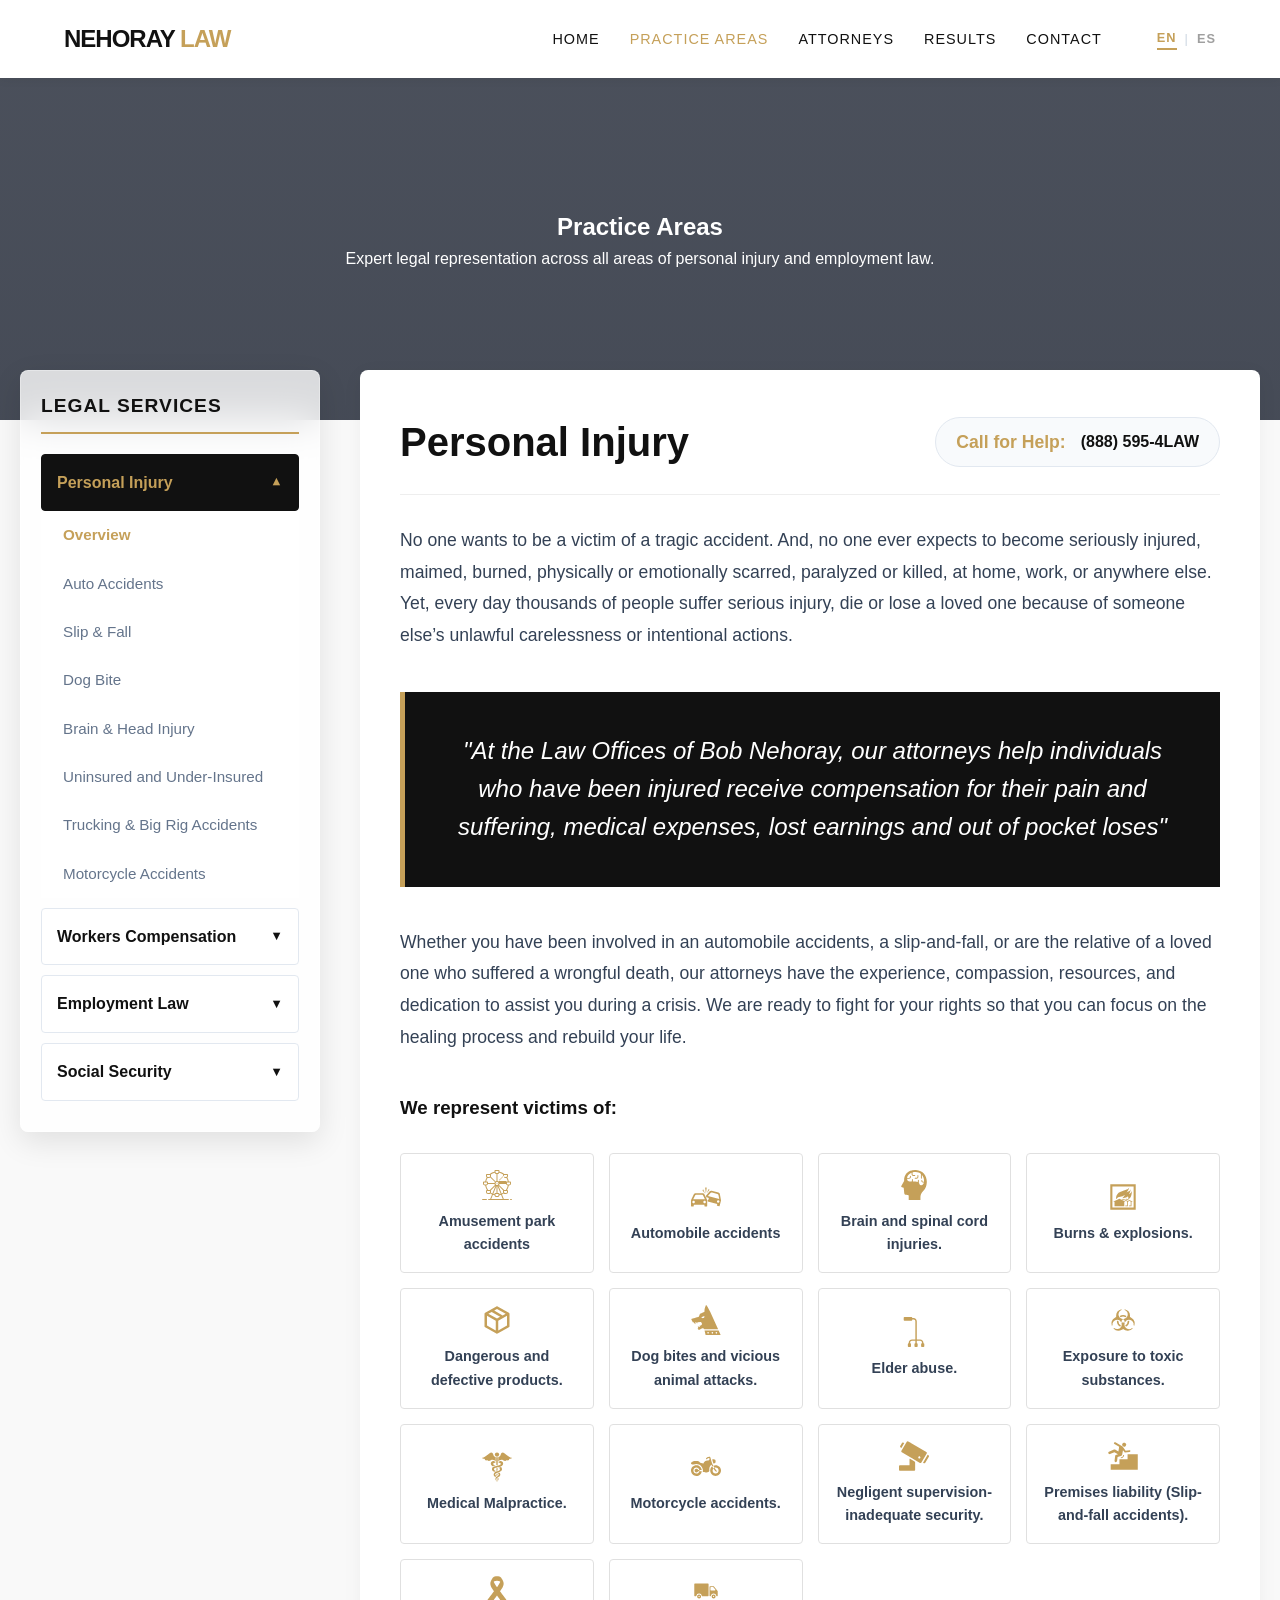
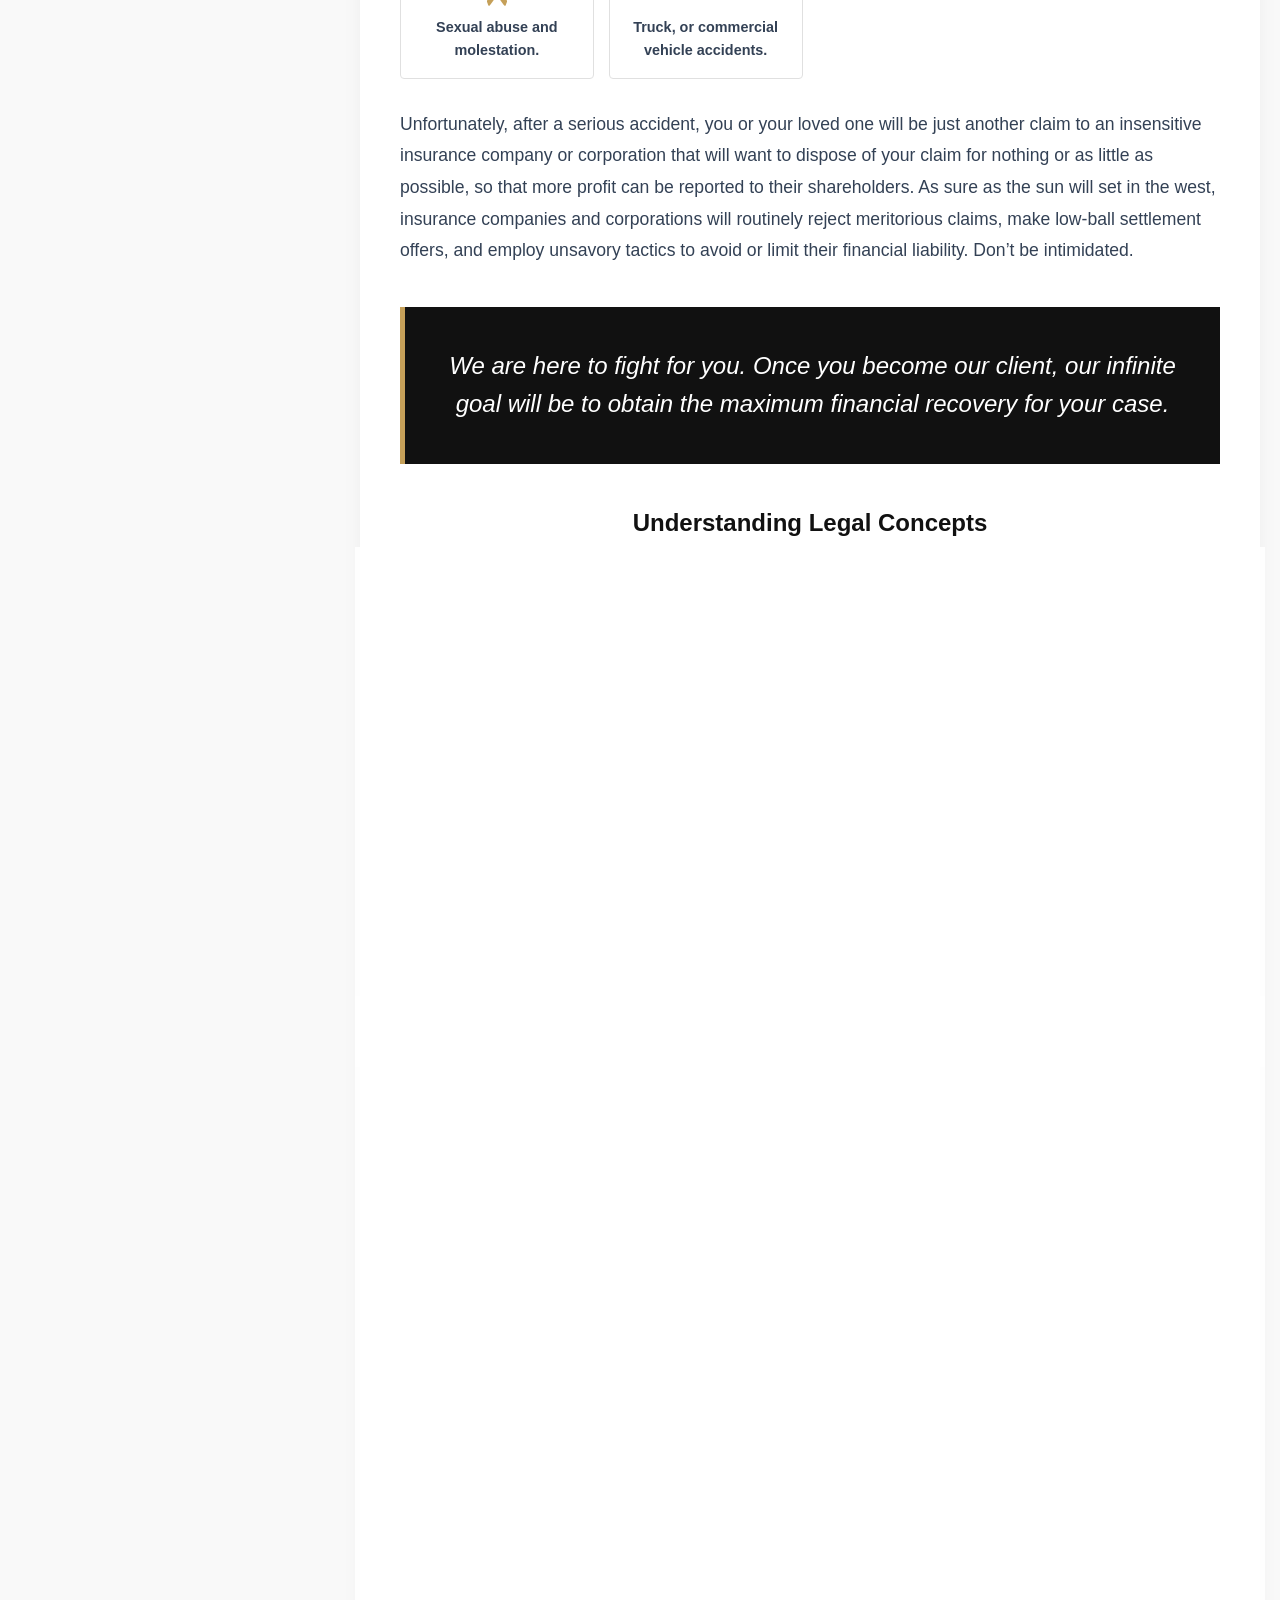
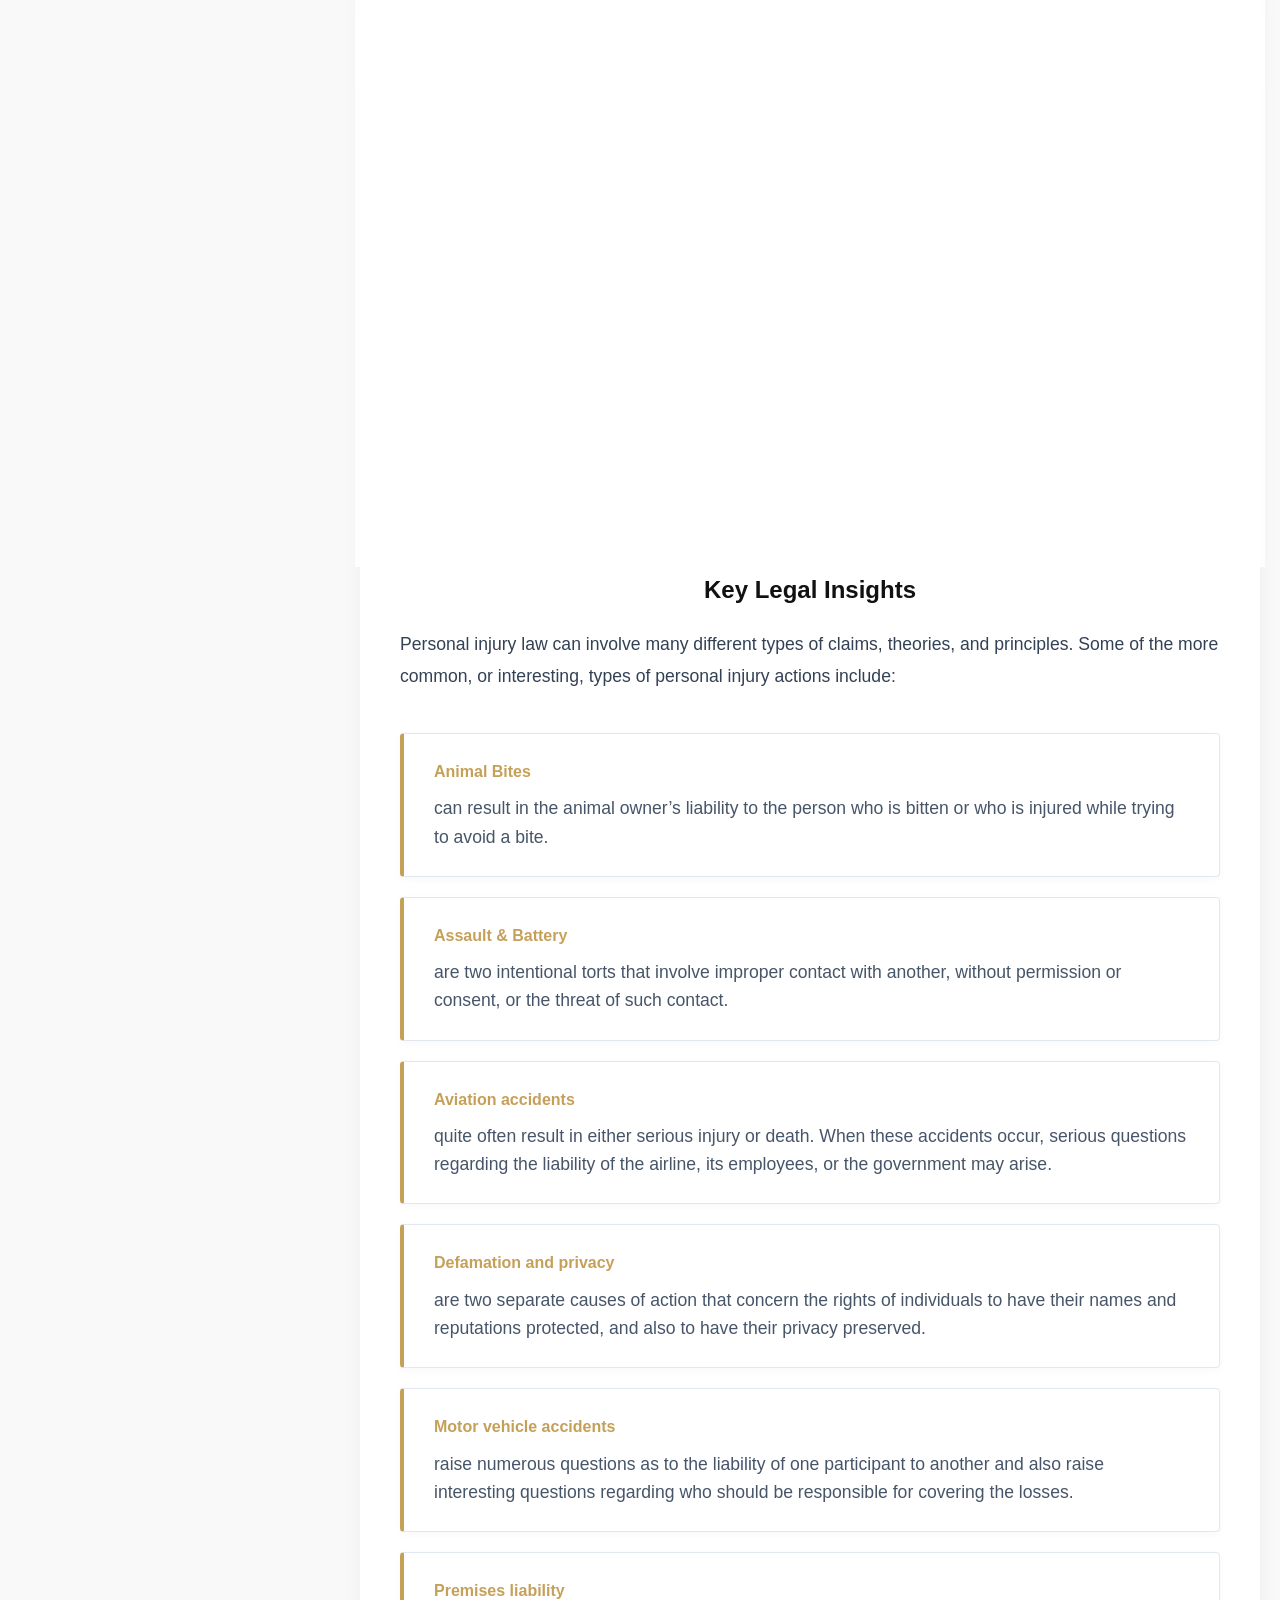
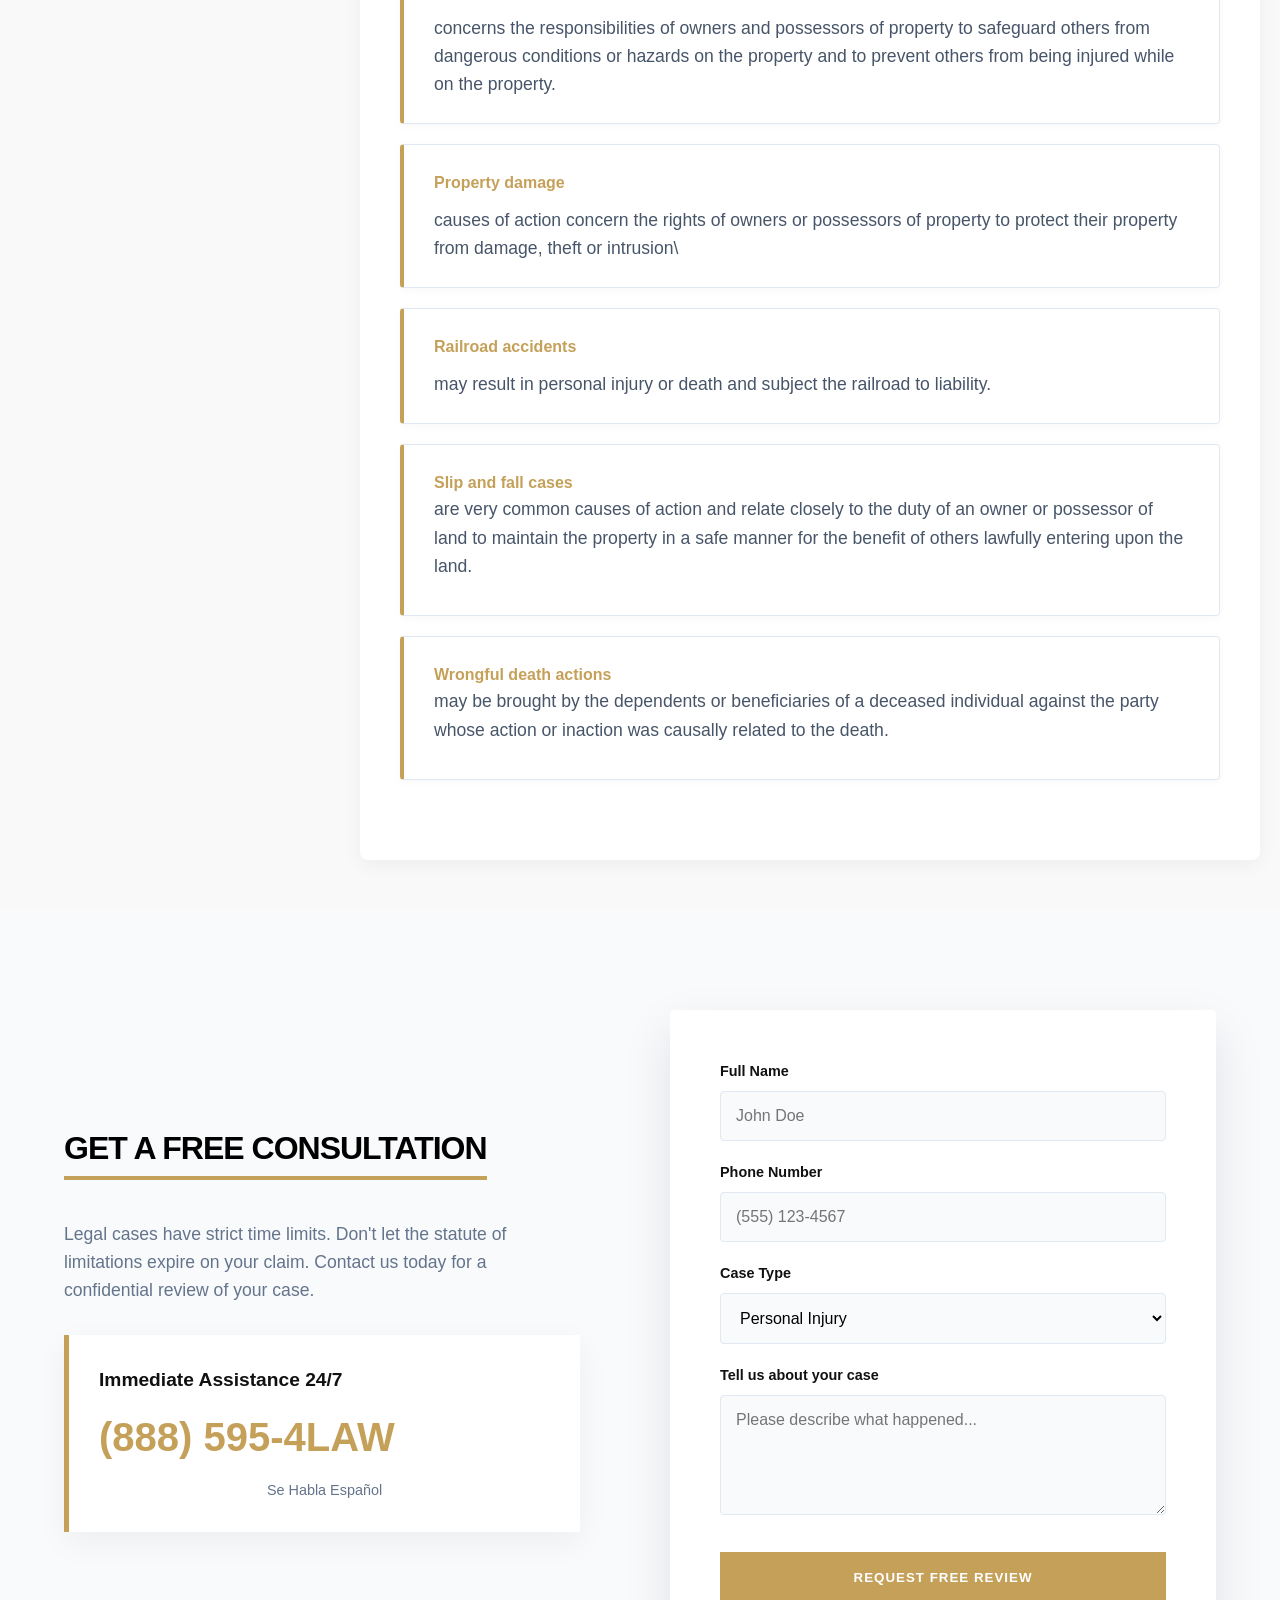
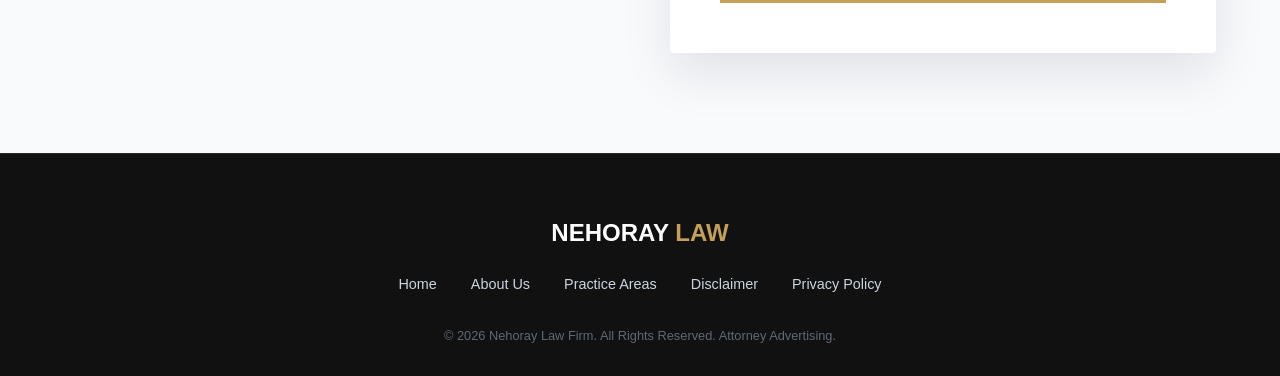
==== commit 55901660: "Add files via upload" ====
--- a/index.html
+++ b/index.html
@@ -16,7 +16,12 @@
         .accordion-link.active-link {
             font-weight: bold;
             color: var(--accent, #c5a059);
-            /* Usa tu color dorado */
+        }
+
+        /* Aseguramos que la transición del acordeón sea suave */
+        .accordion-content {
+            transition: max-height 0.3s ease-out, padding 0.3s ease;
+            overflow: hidden;
         }
     </style>
 </head>
@@ -107,7 +112,7 @@
                         <span class="accordion-icon">▼</span>
                     </div>
                     <div class="accordion-content">
-                        <a href="#" class="accordion-link" data-content="ssdi">SSDI Overview</a>
+                        <!-- <a href="#" class="accordion-link" data-content="ssdi">SSDI Overview</a> -->
                     </div>
                 </div>
 
@@ -186,11 +191,34 @@
     <script>
         document.addEventListener("DOMContentLoaded", function () {
 
-            // 1. Elementos
+            /* =========================================
+               PARTE 1: LÓGICA DEL ACORDEÓN (ABRIR/CERRAR)
+               ========================================= */
+            const accHeaders = document.querySelectorAll('.accordion-header');
+
+            accHeaders.forEach(header => {
+                header.addEventListener('click', function () {
+                    // 1. Alternar la clase 'active' en el botón que se tocó
+                    this.classList.toggle('active');
+
+                    // 2. Controlar el panel que le sigue (el contenido)
+                    const content = this.nextElementSibling;
+
+                    // Si tiene la clase active, le damos altura. Si no, lo colapsamos.
+                    if (this.classList.contains('active')) {
+                        content.style.maxHeight = content.scrollHeight + "px";
+                    } else {
+                        content.style.maxHeight = null;
+                    }
+                });
+            });
+
+            /* =========================================
+               PARTE 2: CARGA DINÁMICA DE CONTENIDO
+               ========================================= */
             const links = document.querySelectorAll('.accordion-link');
             const contentArea = document.getElementById('dynamic-content');
 
-            // 2. Función "Cerebro" que carga los archivos HTML
             async function loadContent(pageName) {
                 // Efecto visual: baja la opacidad mientras carga
                 contentArea.style.opacity = '0.5';
@@ -227,7 +255,7 @@
                 }
             }
 
-            // 3. Asignar el evento CLICK a cada enlace
+            // Asignar el evento CLICK a cada enlace interno
             links.forEach(link => {
                 link.addEventListener('click', function (e) {
                     e.preventDefault(); // Evita que la página salte
@@ -236,8 +264,7 @@
                 });
             });
 
-            // 4. Cargar la primera página automáticamente al entrar
-            // Asegúrate de crear content/personal-injury.html
+            // Cargar la primera página automáticamente al entrar
             loadContent('personal-injury');
         });
     </script>
--- a/assets/css/style.css
+++ b/assets/css/style.css
@@ -1258,13 +1258,13 @@
     margin-top: 5px;
 }
 
-.stat-desc {
+.stat-desc2 {
     font-size: 1.1rem;
     font-style: italic;
     margin-bottom: 20px;
 }
 
-.stat-divider {
+.stat-divider2 {
     height: 1px;
     background: #333;
     margin: 20px auto;
